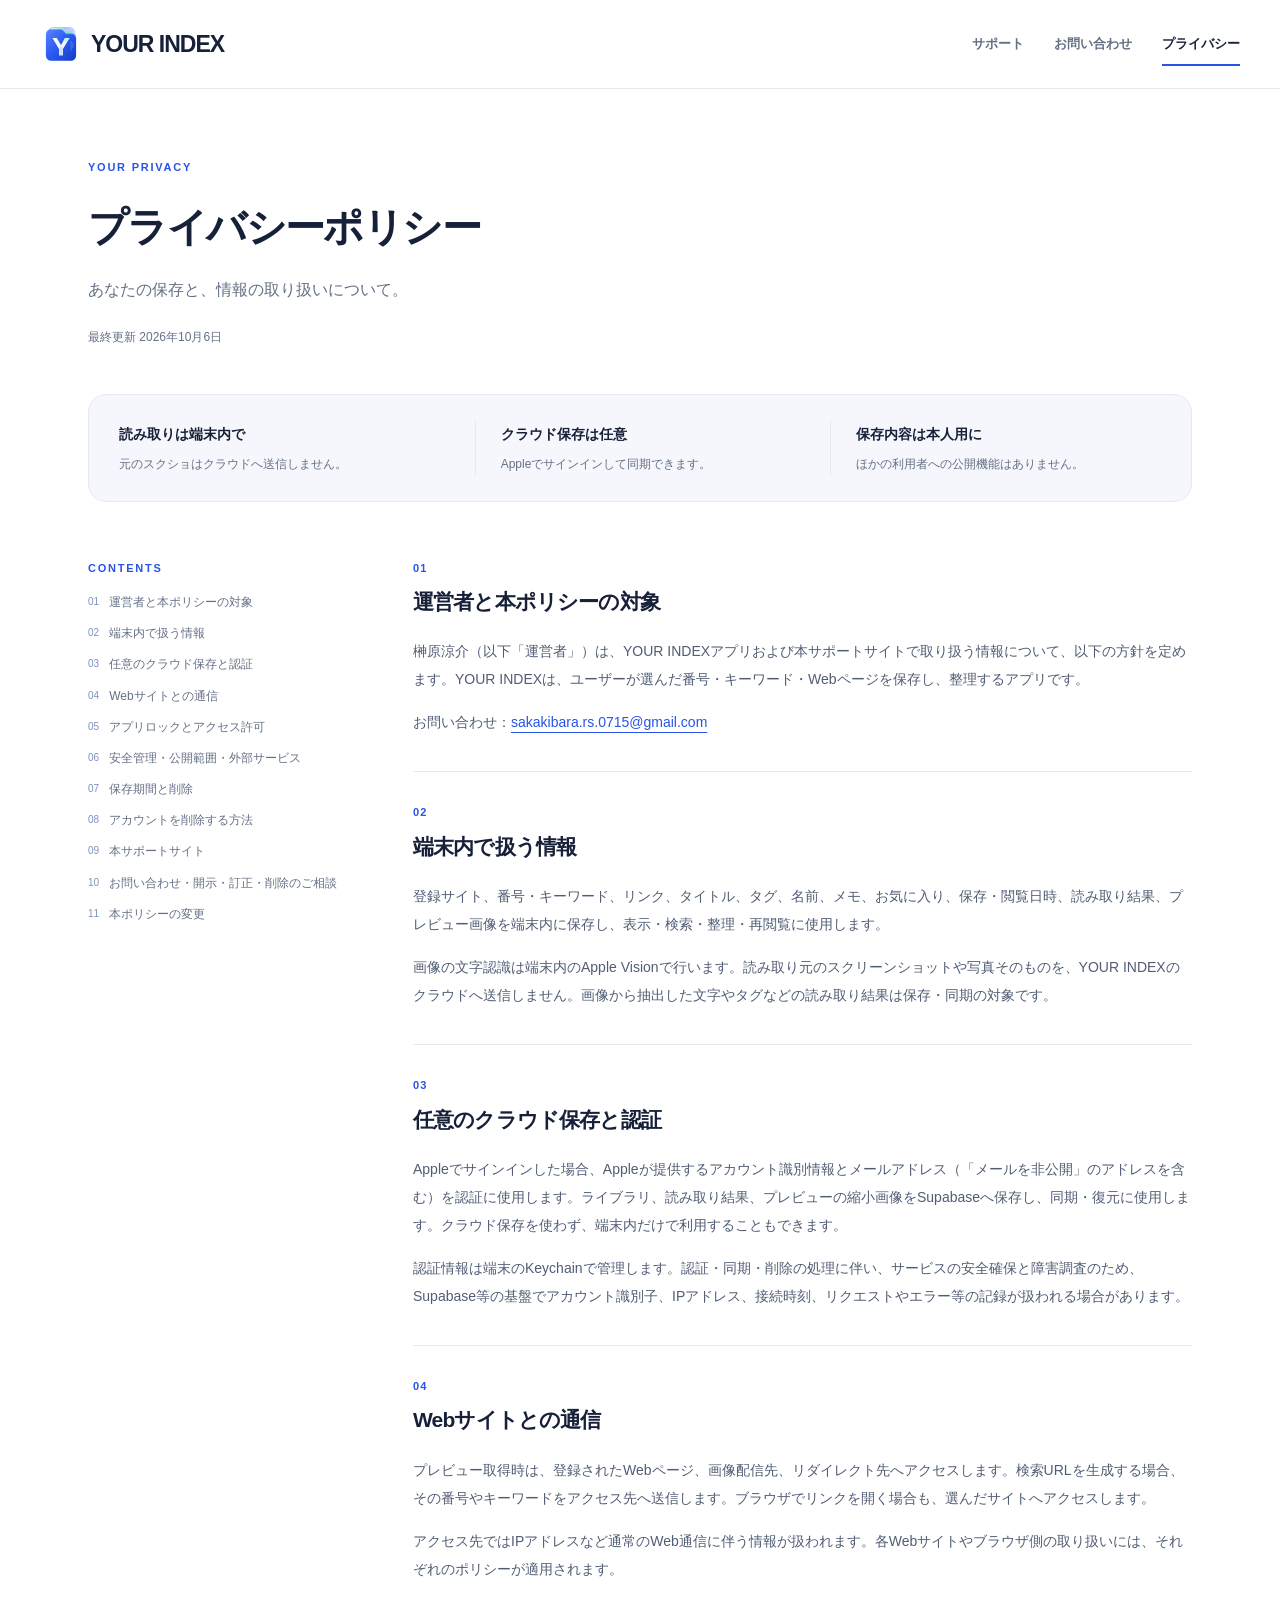
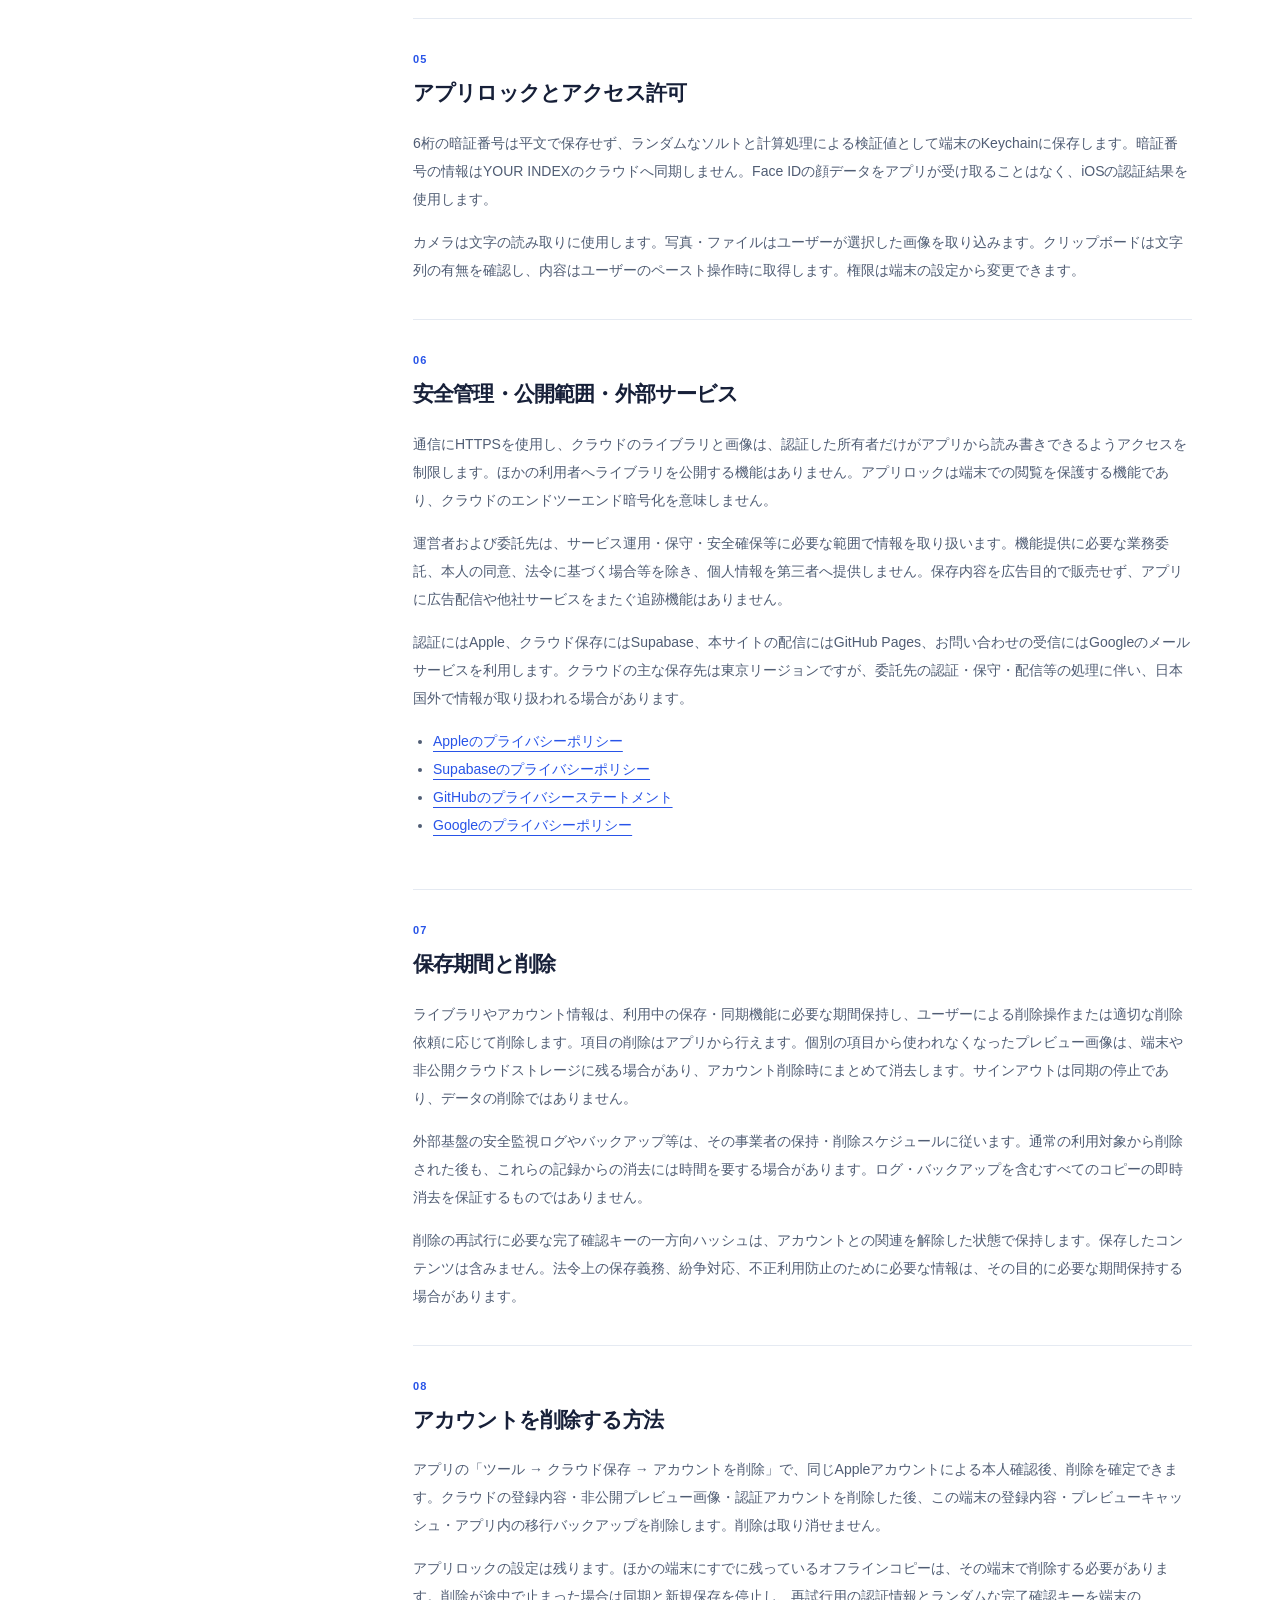
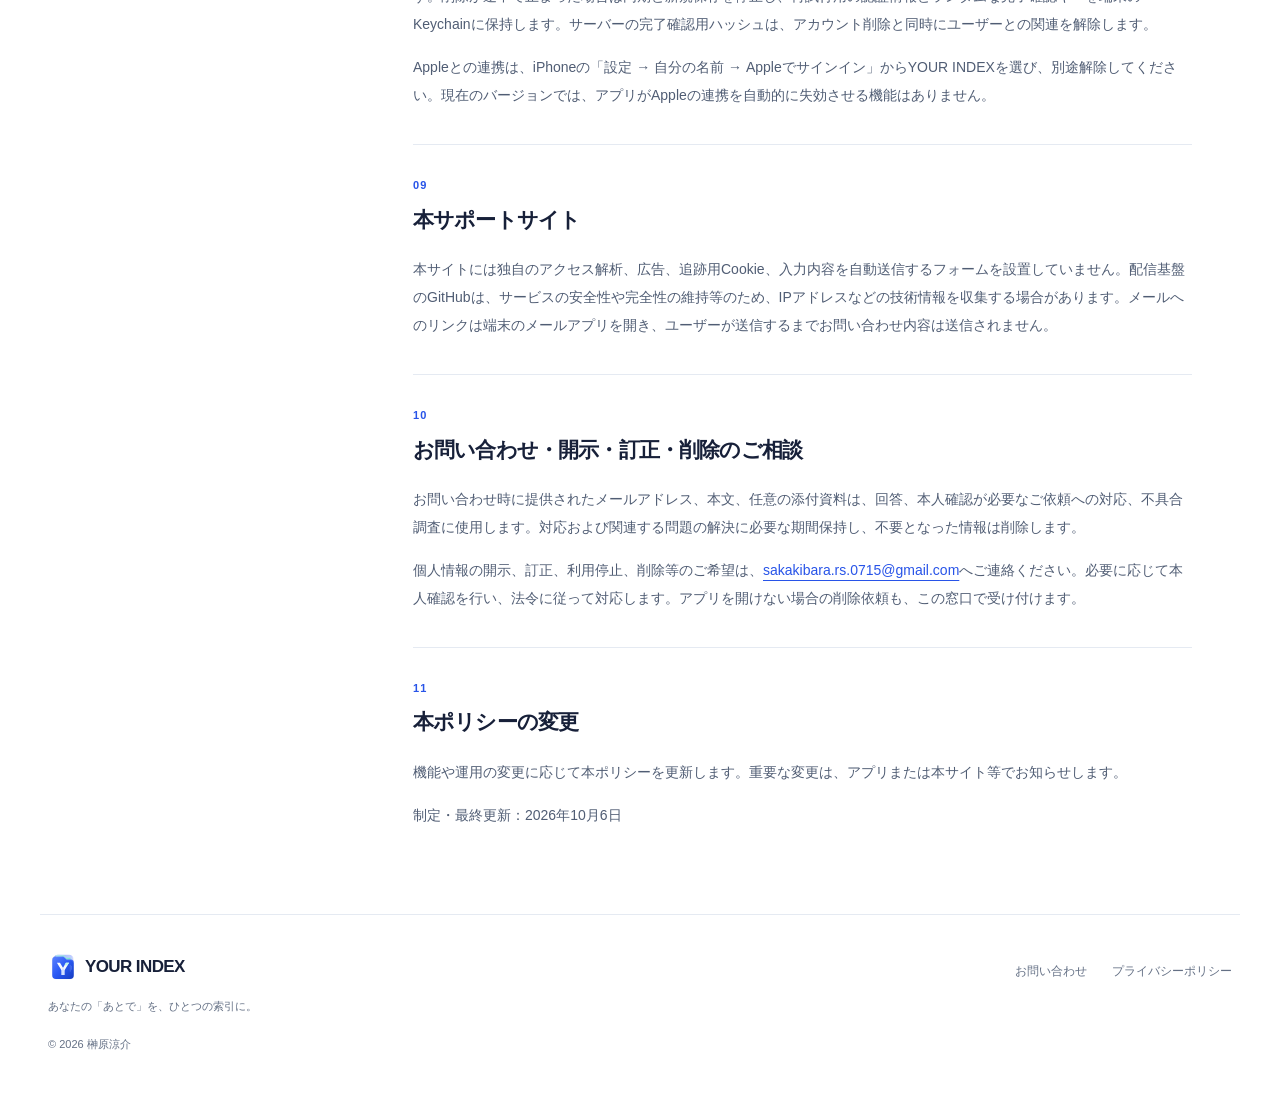
==== privacy.html @ 13874aeb "Publish YOUR INDEX support and privacy pages" ====
<!doctype html>
<html lang="ja"><head>
<meta charset="utf-8"><meta name="viewport" content="width=device-width, initial-scale=1">
<meta name="color-scheme" content="light"><meta name="referrer" content="no-referrer">
<title>プライバシーポリシー | YOUR INDEX</title><meta name="description" content="YOUR INDEXの情報の取り扱い、保存と削除、クラウド同期、外部サービス、安全管理について。">
<link rel="canonical" href="https://ryosukesakakibara718.github.io/your-index-support/privacy.html"><meta property="og:type" content="website"><meta property="og:locale" content="ja_JP">
<meta property="og:title" content="プライバシーポリシー | YOUR INDEX"><meta property="og:description" content="YOUR INDEXの情報の取り扱い、保存と削除、クラウド同期、外部サービス、安全管理について。"><meta property="og:url" content="https://ryosukesakakibara718.github.io/your-index-support/privacy.html">
<link rel="icon" href="assets/mark.svg" type="image/svg+xml"><link rel="stylesheet" href="assets/style.css">
</head><body>
<a class="skip" href="#main">本文へ移動</a>
<header class="header"><div class="header-inner"><a class="brand" href="index.html"><img src="assets/mark.svg" width="42" height="42" alt=""><span>YOUR INDEX</span></a><nav aria-label="メインナビゲーション"><a href="index.html">サポート</a><a href="support.html">お問い合わせ</a><a href="privacy.html" aria-current="page">プライバシー</a></nav></div></header>
<main id="main">
<section class="wrap page-heading policy-heading"><p class="eyebrow">YOUR PRIVACY</p><h1>プライバシーポリシー</h1><p class="lead">あなたの保存と、情報の取り扱いについて。</p><p class="date">最終更新 2026年10月6日</p></section>
<div class="wrap privacy-summary"><div><strong>読み取りは端末内で</strong><p>元のスクショはクラウドへ送信しません。</p></div><div><strong>クラウド保存は任意</strong><p>Appleでサインインして同期できます。</p></div><div><strong>保存内容は本人用に</strong><p>ほかの利用者への公開機能はありません。</p></div></div>
<div class="wrap policy-layout"><aside class="toc"><p class="eyebrow">CONTENTS</p><nav aria-label="ポリシーの目次"><a href="#operator"><span>01</span>運営者と本ポリシーの対象</a><a href="#local"><span>02</span>端末内で扱う情報</a><a href="#cloud"><span>03</span>任意のクラウド保存と認証</a><a href="#preview"><span>04</span>Webサイトとの通信</a><a href="#lock"><span>05</span>アプリロックとアクセス許可</a><a href="#security"><span>06</span>安全管理・公開範囲・外部サービス</a><a href="#retention"><span>07</span>保存期間と削除</a><a href="#deletion"><span>08</span>アカウントを削除する方法</a><a href="#website"><span>09</span>本サポートサイト</a><a href="#contact"><span>10</span>お問い合わせ・開示・訂正・削除のご相談</a><a href="#changes"><span>11</span>本ポリシーの変更</a></nav></aside><article class="policy"><section id="operator"><p class="section-number">01</p><h2>運営者と本ポリシーの対象</h2><p>榊原涼介（以下「運営者」）は、YOUR INDEXアプリおよび本サポートサイトで取り扱う情報について、以下の方針を定めます。YOUR INDEXは、ユーザーが選んだ番号・キーワード・Webページを保存し、整理するアプリです。</p><p>お問い合わせ：<a href="mailto:sakakibara.rs.0715@gmail.com?subject=YOUR%20INDEX%20/%20%E5%80%8B%E4%BA%BA%E6%83%85%E5%A0%B1%E3%81%AB%E3%81%A4%E3%81%84%E3%81%A6">sakakibara.rs.0715@gmail.com</a></p></section><section id="local"><p class="section-number">02</p><h2>端末内で扱う情報</h2><p>登録サイト、番号・キーワード、リンク、タイトル、タグ、名前、メモ、お気に入り、保存・閲覧日時、読み取り結果、プレビュー画像を端末内に保存し、表示・検索・整理・再閲覧に使用します。</p><p>画像の文字認識は端末内のApple Visionで行います。読み取り元のスクリーンショットや写真そのものを、YOUR INDEXのクラウドへ送信しません。画像から抽出した文字やタグなどの読み取り結果は保存・同期の対象です。</p></section><section id="cloud"><p class="section-number">03</p><h2>任意のクラウド保存と認証</h2><p>Appleでサインインした場合、Appleが提供するアカウント識別情報とメールアドレス（「メールを非公開」のアドレスを含む）を認証に使用します。ライブラリ、読み取り結果、プレビューの縮小画像をSupabaseへ保存し、同期・復元に使用します。クラウド保存を使わず、端末内だけで利用することもできます。</p><p>認証情報は端末のKeychainで管理します。認証・同期・削除の処理に伴い、サービスの安全確保と障害調査のため、Supabase等の基盤でアカウント識別子、IPアドレス、接続時刻、リクエストやエラー等の記録が扱われる場合があります。</p></section><section id="preview"><p class="section-number">04</p><h2>Webサイトとの通信</h2><p>プレビュー取得時は、登録されたWebページ、画像配信先、リダイレクト先へアクセスします。検索URLを生成する場合、その番号やキーワードをアクセス先へ送信します。ブラウザでリンクを開く場合も、選んだサイトへアクセスします。</p><p>アクセス先ではIPアドレスなど通常のWeb通信に伴う情報が扱われます。各Webサイトやブラウザ側の取り扱いには、それぞれのポリシーが適用されます。</p></section><section id="lock"><p class="section-number">05</p><h2>アプリロックとアクセス許可</h2><p>6桁の暗証番号は平文で保存せず、ランダムなソルトと計算処理による検証値として端末のKeychainに保存します。暗証番号の情報はYOUR INDEXのクラウドへ同期しません。Face IDの顔データをアプリが受け取ることはなく、iOSの認証結果を使用します。</p><p>カメラは文字の読み取りに使用します。写真・ファイルはユーザーが選択した画像を取り込みます。クリップボードは文字列の有無を確認し、内容はユーザーのペースト操作時に取得します。権限は端末の設定から変更できます。</p></section><section id="security"><p class="section-number">06</p><h2>安全管理・公開範囲・外部サービス</h2><p>通信にHTTPSを使用し、クラウドのライブラリと画像は、認証した所有者だけがアプリから読み書きできるようアクセスを制限します。ほかの利用者へライブラリを公開する機能はありません。アプリロックは端末での閲覧を保護する機能であり、クラウドのエンドツーエンド暗号化を意味しません。</p><p>運営者および委託先は、サービス運用・保守・安全確保等に必要な範囲で情報を取り扱います。機能提供に必要な業務委託、本人の同意、法令に基づく場合等を除き、個人情報を第三者へ提供しません。保存内容を広告目的で販売せず、アプリに広告配信や他社サービスをまたぐ追跡機能はありません。</p><p>認証にはApple、クラウド保存にはSupabase、本サイトの配信にはGitHub Pages、お問い合わせの受信にはGoogleのメールサービスを利用します。クラウドの主な保存先は東京リージョンですが、委託先の認証・保守・配信等の処理に伴い、日本国外で情報が取り扱われる場合があります。</p><ul><li><a href="https://www.apple.com/legal/privacy/jp/">Appleのプライバシーポリシー</a></li><li><a href="https://supabase.com/privacy">Supabaseのプライバシーポリシー</a></li><li><a href="https://docs.github.com/ja/site-policy/privacy-policies/github-general-privacy-statement">GitHubのプライバシーステートメント</a></li><li><a href="https://policies.google.com/privacy?hl=ja">Googleのプライバシーポリシー</a></li></ul></section><section id="retention"><p class="section-number">07</p><h2>保存期間と削除</h2><p>ライブラリやアカウント情報は、利用中の保存・同期機能に必要な期間保持し、ユーザーによる削除操作または適切な削除依頼に応じて削除します。項目の削除はアプリから行えます。個別の項目から使われなくなったプレビュー画像は、端末や非公開クラウドストレージに残る場合があり、アカウント削除時にまとめて消去します。サインアウトは同期の停止であり、データの削除ではありません。</p><p>外部基盤の安全監視ログやバックアップ等は、その事業者の保持・削除スケジュールに従います。通常の利用対象から削除された後も、これらの記録からの消去には時間を要する場合があります。ログ・バックアップを含むすべてのコピーの即時消去を保証するものではありません。</p><p>削除の再試行に必要な完了確認キーの一方向ハッシュは、アカウントとの関連を解除した状態で保持します。保存したコンテンツは含みません。法令上の保存義務、紛争対応、不正利用防止のために必要な情報は、その目的に必要な期間保持する場合があります。</p></section><section id="deletion"><p class="section-number">08</p><h2>アカウントを削除する方法</h2><p>アプリの「ツール → クラウド保存 → アカウントを削除」で、同じAppleアカウントによる本人確認後、削除を確定できます。クラウドの登録内容・非公開プレビュー画像・認証アカウントを削除した後、この端末の登録内容・プレビューキャッシュ・アプリ内の移行バックアップを削除します。削除は取り消せません。</p><p>アプリロックの設定は残ります。ほかの端末にすでに残っているオフラインコピーは、その端末で削除する必要があります。削除が途中で止まった場合は同期と新規保存を停止し、再試行用の認証情報とランダムな完了確認キーを端末のKeychainに保持します。サーバーの完了確認用ハッシュは、アカウント削除と同時にユーザーとの関連を解除します。</p><p>Appleとの連携は、iPhoneの「設定 → 自分の名前 → Appleでサインイン」からYOUR INDEXを選び、別途解除してください。現在のバージョンでは、アプリがAppleの連携を自動的に失効させる機能はありません。</p></section><section id="website"><p class="section-number">09</p><h2>本サポートサイト</h2><p>本サイトには独自のアクセス解析、広告、追跡用Cookie、入力内容を自動送信するフォームを設置していません。配信基盤のGitHubは、サービスの安全性や完全性の維持等のため、IPアドレスなどの技術情報を収集する場合があります。メールへのリンクは端末のメールアプリを開き、ユーザーが送信するまでお問い合わせ内容は送信されません。</p></section><section id="contact"><p class="section-number">10</p><h2>お問い合わせ・開示・訂正・削除のご相談</h2><p>お問い合わせ時に提供されたメールアドレス、本文、任意の添付資料は、回答、本人確認が必要なご依頼への対応、不具合調査に使用します。対応および関連する問題の解決に必要な期間保持し、不要となった情報は削除します。</p><p>個人情報の開示、訂正、利用停止、削除等のご希望は、<a href="mailto:sakakibara.rs.0715@gmail.com?subject=YOUR%20INDEX%20/%20%E5%80%8B%E4%BA%BA%E6%83%85%E5%A0%B1%E3%81%AE%E5%8F%96%E3%82%8A%E6%89%B1%E3%81%84%E3%81%AB%E3%81%A4%E3%81%84%E3%81%A6">sakakibara.rs.0715@gmail.com</a>へご連絡ください。必要に応じて本人確認を行い、法令に従って対応します。アプリを開けない場合の削除依頼も、この窓口で受け付けます。</p></section><section id="changes"><p class="section-number">11</p><h2>本ポリシーの変更</h2><p>機能や運用の変更に応じて本ポリシーを更新します。重要な変更は、アプリまたは本サイト等でお知らせします。</p><p>制定・最終更新：2026年10月6日</p></section></article></div>
</main>
<footer class="footer"><div><a class="brand small" href="index.html"><img src="assets/mark.svg" width="30" height="30" alt=""><span>YOUR INDEX</span></a><p>あなたの「あとで」を、ひとつの索引に。</p><small>© 2026 榊原涼介</small></div><div class="footer-links"><a href="support.html">お問い合わせ</a><a href="privacy.html">プライバシーポリシー</a></div></footer>
</body></html>
---- assets/style.css ----
:root{--ink:#172039;--muted:#647085;--blue:#2854e8;--line:#e5eaf2;--pale:#f5f7fc;--radius:24px}*{box-sizing:border-box}html{scroll-behavior:smooth;scroll-padding-top:104px}body{margin:0;color:var(--ink);background:#fff;font-family:-apple-system,BlinkMacSystemFont,"Helvetica Neue","Hiragino Kaku Gothic ProN","Yu Gothic",sans-serif;font-size:15px;line-height:1.85;-webkit-font-smoothing:antialiased}a{color:var(--blue);text-underline-offset:5px}a:hover{color:#1437ad}a:focus-visible,summary:focus-visible{outline:3px solid var(--blue);outline-offset:5px;border-radius:5px}img{display:block;max-width:100%;height:auto}h1,h2,h3,p{margin:0}h1,h2,h3{line-height:1.5;letter-spacing:-.04em}h1{font-size:clamp(34px,4.5vw,58px);font-weight:750}h2{font-size:25px}p+p{margin-top:15px}code{padding:2px 5px;border-radius:5px;background:var(--pale);font-size:.87em;overflow-wrap:anywhere}.wrap{width:min(1104px,calc(100% - 80px));margin-inline:auto}.skip{position:fixed;top:10px;left:10px;z-index:20;padding:8px 16px;background:#fff;transform:translateY(-160%)}.skip:focus{transform:translateY(0)}.header{border-bottom:1px solid var(--line);background:#fffffff2;position:sticky;top:0;z-index:10;backdrop-filter:blur(18px)}.header-inner{width:min(1200px,calc(100% - 64px));margin:auto;min-height:88px;display:flex;align-items:center;justify-content:space-between;gap:24px}.brand{display:inline-flex;align-items:center;gap:9px;color:var(--ink);text-decoration:none;font-size:23px;font-weight:800;letter-spacing:-1px;white-space:nowrap}.brand:hover{color:var(--ink)}.header nav{display:flex;gap:30px;font-size:13px;font-weight:600;align-items:center}.header nav a{color:var(--muted);text-decoration:none;padding:8px 0}.header nav a[aria-current=page]{color:var(--ink);box-shadow:0 2px var(--blue)}.eyebrow{font-size:11px;letter-spacing:.16em;font-weight:750;color:var(--blue);margin-bottom:20px}.overline{display:block;color:var(--muted);font-size:10px;font-weight:700;letter-spacing:.13em;line-height:1.4;margin-bottom:8px}.hero{display:grid;grid-template-columns:1.25fr 1fr;gap:24px;align-items:center;padding-block:86px 78px}.hero h1 span{color:var(--blue)}.hero .lead{margin-top:22px}.lead{font-size:16px;color:var(--muted);line-height:2}.actions{display:flex;align-items:center;gap:25px;margin-top:34px}.button{display:inline-flex;justify-content:center;align-items:center;gap:22px;min-height:50px;padding:11px 24px;border-radius:13px;font-weight:650;font-size:14px;text-decoration:none}.button.primary{background:var(--blue);color:#fff;box-shadow:0 5px 14px #2854e818}.button.primary:hover{background:#1c40c5}.text-link{font-size:13px;font-weight:600;text-decoration:none}.text-link span{margin-left:10px}.hero-art{position:relative}.hero-art img{width:100%}.quick-links{display:grid;grid-template-columns:1fr 1fr;gap:20px}.topic{display:flex;gap:22px;align-items:center;border:1px solid var(--line);padding:26px;border-radius:var(--radius);color:var(--ink);text-decoration:none;transition:background .2s}.topic:hover{background:var(--pale);color:var(--ink)}.topic h2{font-size:17px;letter-spacing:-.02em}.topic p{color:var(--muted);font-size:12px;margin-top:6px}.topic img{flex:none}.topic .arrow{margin-left:auto;font-size:23px;color:var(--blue)}.guide{padding-block:88px;display:grid;grid-template-columns:1fr 2fr;gap:60px}.section-intro h2{font-size:26px}.section-intro>p:last-child{color:var(--muted);font-size:12px;margin-top:24px}.faq{border-top:1px solid var(--line)}details{border-bottom:1px solid var(--line)}summary{list-style:none;cursor:pointer;display:flex;align-items:center;justify-content:space-between;gap:25px;padding:22px 0;font-size:15px;font-weight:650;line-height:1.6}summary::-webkit-details-marker{display:none}.plus{position:relative;flex:none;width:16px;height:16px;margin-right:4px}.plus:before,.plus:after{content:"";position:absolute;background:var(--blue);border-radius:1px}.plus:before{left:0;top:7px;width:16px;height:2px}.plus:after{top:0;left:7px;height:16px;width:2px}details[open] .plus:after{display:none}.answer{padding:0 28px 25px 0;font-size:14px;color:var(--muted)}.contact-strip{background:var(--pale);border:1px solid var(--line);border-radius:var(--radius);padding:36px 40px;display:flex;align-items:center;justify-content:space-between;gap:25px;margin-bottom:80px}.contact-strip .eyebrow{margin-bottom:9px}.contact-strip p:last-child{font-size:13px;color:var(--muted);margin-top:8px}.contact-strip .button{flex:none}.footer{border-top:1px solid var(--line);max-width:1200px;width:calc(100% - 64px);margin:auto;padding:36px 8px 42px;display:flex;justify-content:space-between;gap:32px}.brand.small{font-size:17px;letter-spacing:-.6px;gap:7px}.footer p{font-size:11px;color:var(--muted);margin:6px 0 12px}.footer small{font-size:11px;color:var(--muted)}.footer-links{display:flex;gap:25px;align-items:flex-start;padding-top:9px}.footer-links a{font-size:12px;text-decoration:none;color:var(--muted)}.page-heading{padding-top:68px;padding-bottom:45px}.page-heading h1{font-size:40px}.page-heading .lead{margin-top:17px}.contact-layout{display:grid;grid-template-columns:1.12fr 1fr;gap:65px;margin-bottom:54px}.contact-card{background:var(--pale);border:1px solid var(--line);border-radius:var(--radius);padding:36px}.contact-card h2{font-size:21px}.contact-card .overline{margin-bottom:18px;color:var(--blue)}.email{font-size:clamp(16px,1.6vw,21px);font-weight:650;display:block;margin-top:20px;overflow-wrap:anywhere}.contact-card>p{font-size:13px;color:var(--muted)}.contact-card .button{margin-top:27px}.contact-card .fine{font-size:12px;line-height:1.9;margin-top:20px}.contact-notes{padding-top:10px;font-size:14px;color:var(--muted)}.contact-notes h2{font-size:18px;color:var(--ink)}.contact-notes ul{padding-left:20px;margin-block:18px}.contact-notes li{margin:8px 0}.note{border-left:3px solid #ccd8ff;padding:5px 0 5px 20px;margin-top:26px}.note strong{font-size:14px;color:var(--ink)}.note p{font-size:13px;margin-top:6px}.help-options{display:grid;grid-template-columns:1fr 1fr;gap:20px}.help-options>a{border-top:1px solid var(--line);border-bottom:1px solid var(--line);padding:24px 0;text-decoration:none}.help-options>a>span{display:block;font-size:12px;color:var(--muted)}.help-options strong{font-size:16px;display:block;margin-top:6px}.help-options strong span{float:right;margin-right:15px}.contact-policy{padding-block:50px 74px;max-width:800px;margin-left:max(40px,calc((100% - 1104px)/2))}.contact-policy h2{font-size:18px}.contact-policy p{color:var(--muted);font-size:13px;margin-top:12px}.date{font-size:12px;color:var(--muted);margin-top:20px}.privacy-summary{display:grid;grid-template-columns:1fr 1fr 1fr;background:var(--pale);border:1px solid var(--line);padding:25px 30px;border-radius:18px;gap:25px}.privacy-summary>div+div{border-left:1px solid var(--line);padding-left:25px}.privacy-summary strong{font-size:14px}.privacy-summary p{color:var(--muted);font-size:12px;margin-top:6px}.policy-layout{display:grid;grid-template-columns:255px 1fr;gap:70px;padding-block:56px 85px;align-items:start}.toc{position:sticky;top:119px}.toc .eyebrow{margin-bottom:15px}.toc nav{display:flex;flex-direction:column;gap:12px}.toc nav a{font-size:12px;color:var(--muted);display:flex;gap:10px;text-decoration:none;line-height:1.6}.toc nav a span{color:#7e91bd;font-size:10px;padding-top:1px;flex:none}.toc nav a:hover{color:var(--blue)}.policy section{padding-bottom:35px;margin-bottom:30px;border-bottom:1px solid var(--line)}.policy section:last-child{margin-bottom:0;border-bottom:0;padding-bottom:0}.section-number{font-size:11px;font-weight:650;letter-spacing:.1em;color:var(--blue);margin-bottom:8px}.policy h2{font-size:21px;margin-bottom:20px}.policy p:not(.section-number),.policy li{font-size:14px;color:#505d74;line-height:2}.policy a{overflow-wrap:anywhere}.policy ul{padding-left:20px}
@media(min-width:1450px){.hero{padding-block:100px}.hero h1{font-size:60px}}
@media(max-width:800px){.wrap{width:calc(100% - 48px)}.header-inner{width:calc(100% - 40px);min-height:76px}.header nav{gap:17px;font-size:12px}.brand{font-size:20px;gap:6px}.brand img{width:35px}.hero{padding-block:52px 45px}.hero h1{font-size:36px}.hero .lead{font-size:14px}.actions{gap:17px}.button{padding:11px 19px;font-size:13px}.topic{padding:20px;gap:15px}.topic img{width:40px}.topic h2{font-size:15px}.guide{gap:30px;padding-block:60px;grid-template-columns:1fr 1.7fr}.section-intro h2{font-size:23px}.contact-layout{gap:32px}.contact-card{padding:25px}.email{font-size:16px}.contact-policy{margin-left:24px}.policy-layout{gap:32px;grid-template-columns:200px 1fr}.privacy-summary{padding:23px;gap:15px}.privacy-summary>div+div{padding-left:15px}}
@media(max-width:620px){html{scroll-padding-top:132px}.wrap{width:calc(100% - 40px)}.header-inner{width:calc(100% - 40px);flex-direction:column;align-items:flex-start;gap:6px;padding-block:12px 11px;min-height:100px}.brand{font-size:20px}.header nav{width:100%;justify-content:space-between;font-size:11px;gap:20px}.header nav a{padding:4px 0}.hero{grid-template-columns:1fr;padding-block:40px 24px;gap:0}.eyebrow{font-size:10px;margin-bottom:17px}.hero h1{font-size:clamp(32px,9vw,42px);line-height:1.5}.hero .lead{font-size:14px;margin-top:17px}.actions{margin-top:26px;gap:22px}.hero-art{max-width:340px;width:90%;margin:18px auto 0}.quick-links{grid-template-columns:1fr;gap:12px}.topic{padding:20px;border-radius:18px;gap:17px}.topic h2{font-size:16px}.topic img{width:44px}.guide{display:block;padding-block:52px}.section-intro{margin-bottom:27px}.section-intro h2 br{display:none}.section-intro h2{font-size:23px}.section-intro>p:last-child{margin-top:10px}.section-intro>p:last-child br{display:none}.section-intro .eyebrow{margin-bottom:10px}summary{font-size:14px;padding:20px 0}.answer{font-size:13px;padding-right:10px}.contact-strip{padding:27px;display:block;margin-bottom:45px;border-radius:20px}.contact-strip h2{font-size:23px}.contact-strip .button{margin-top:23px}.footer{width:calc(100% - 40px);padding:28px 0 30px;flex-direction:column;gap:18px}.footer-links{padding:0;gap:24px}.page-heading{padding-top:38px;padding-bottom:32px}.page-heading h1{font-size:31px}.policy-heading h1{font-size:clamp(24px,6.6vw,31px)}.page-heading .lead{font-size:14px;margin-top:14px}.contact-layout{display:block;margin-bottom:34px}.contact-card{padding:27px 22px;border-radius:20px}.contact-card h2{font-size:20px}.email{font-size:17px}.contact-notes{padding-top:35px}.help-options{grid-template-columns:1fr;gap:0}.help-options>a+ a{border-top:0}.help-options strong{font-size:15px}.contact-policy{padding-block:36px 45px;margin-inline:auto}.privacy-summary{display:block;padding:23px;border-radius:18px}.privacy-summary>div+div{border-left:0;border-top:1px solid var(--line);margin-top:17px;padding:17px 0 0}.policy-layout{display:flex;flex-direction:column;gap:37px;padding-block:34px 48px}.toc{position:static;width:100%;padding-bottom:27px;border-bottom:1px solid var(--line)}.toc nav{display:grid;grid-template-columns:1fr;gap:10px}.toc nav a{font-size:12px}.policy h2{font-size:21px}.policy p:not(.section-number),.policy li{font-size:14px}.date{margin-top:17px}.policy section{padding-bottom:28px;margin-bottom:26px}}
@media(prefers-reduced-motion:reduce){html{scroll-behavior:auto}*{transition:none!important}}@media print{.header,.footer,.toc,.actions,.skip{display:none}.wrap{width:100%}.policy-layout{display:block;padding:0}.policy section{break-inside:avoid}body{color:#000}.page-heading{padding-top:0}}
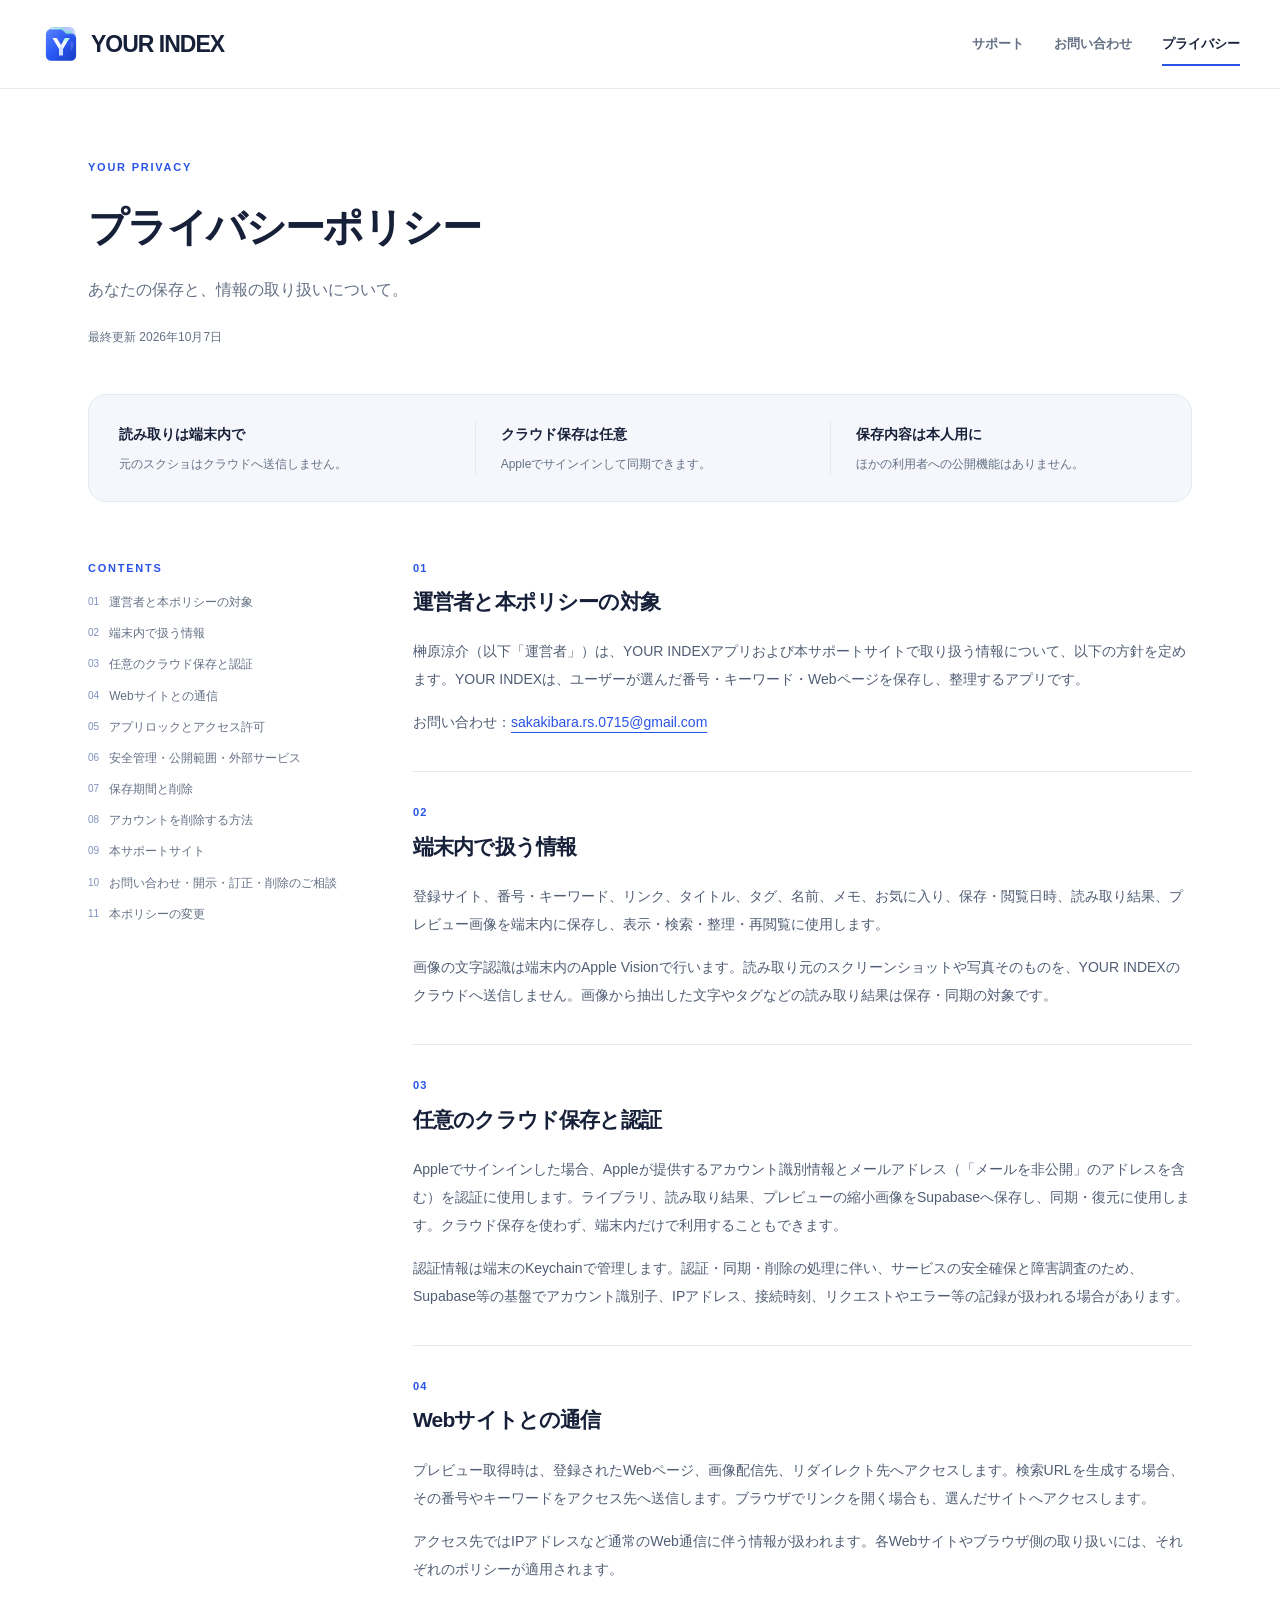
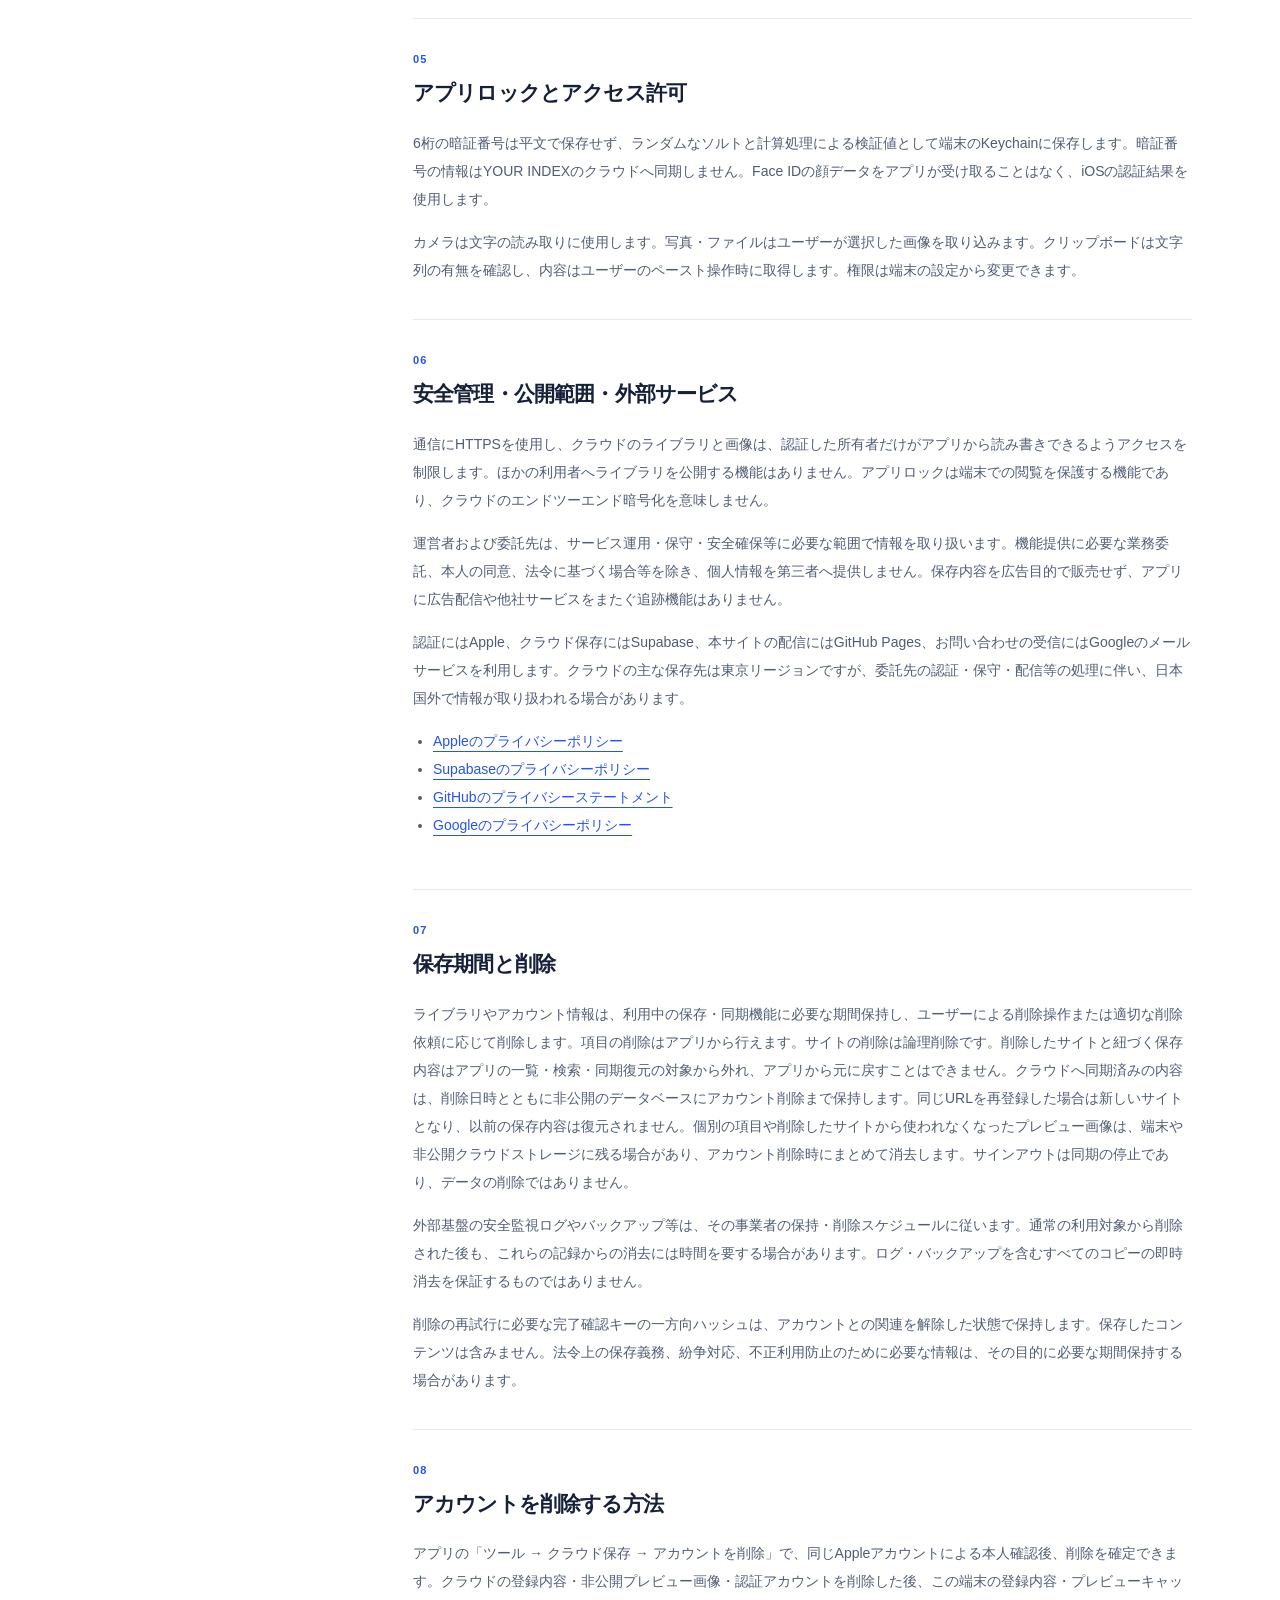
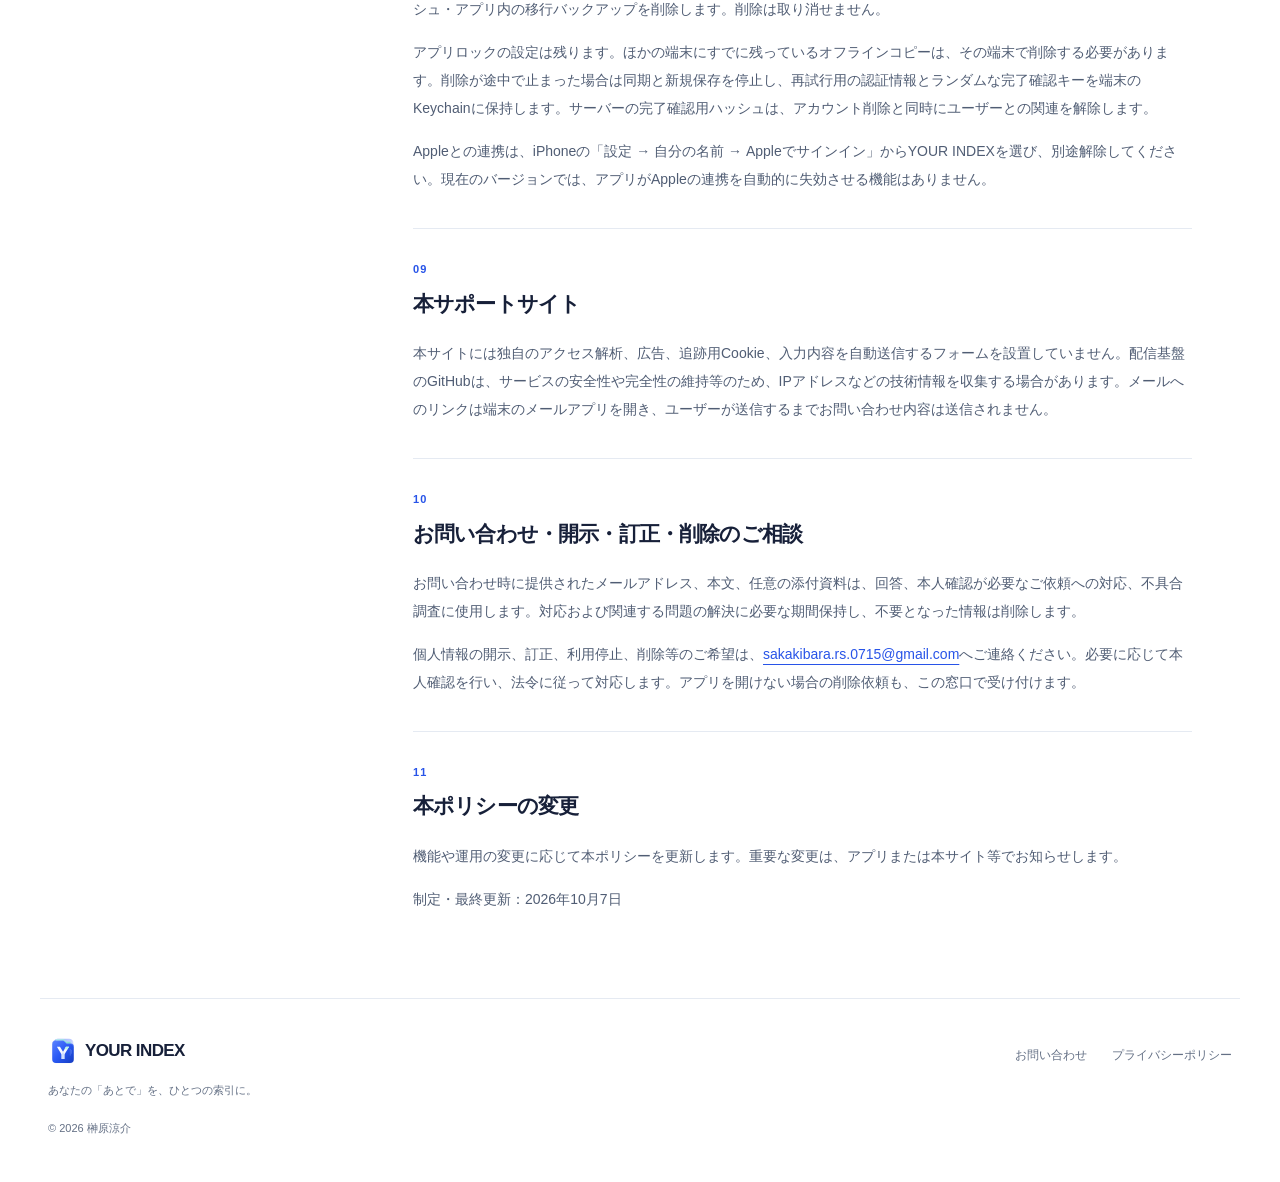
==== commit af4244bb: "Clarify site soft deletion and retention" ====
--- a/privacy.html
+++ b/privacy.html
@@ -10,9 +10,9 @@
 <a class="skip" href="#main">本文へ移動</a>
 <header class="header"><div class="header-inner"><a class="brand" href="index.html"><img src="assets/mark.svg" width="42" height="42" alt=""><span>YOUR INDEX</span></a><nav aria-label="メインナビゲーション"><a href="index.html">サポート</a><a href="support.html">お問い合わせ</a><a href="privacy.html" aria-current="page">プライバシー</a></nav></div></header>
 <main id="main">
-<section class="wrap page-heading policy-heading"><p class="eyebrow">YOUR PRIVACY</p><h1>プライバシーポリシー</h1><p class="lead">あなたの保存と、情報の取り扱いについて。</p><p class="date">最終更新 2026年10月6日</p></section>
+<section class="wrap page-heading policy-heading"><p class="eyebrow">YOUR PRIVACY</p><h1>プライバシーポリシー</h1><p class="lead">あなたの保存と、情報の取り扱いについて。</p><p class="date">最終更新 2026年10月7日</p></section>
 <div class="wrap privacy-summary"><div><strong>読み取りは端末内で</strong><p>元のスクショはクラウドへ送信しません。</p></div><div><strong>クラウド保存は任意</strong><p>Appleでサインインして同期できます。</p></div><div><strong>保存内容は本人用に</strong><p>ほかの利用者への公開機能はありません。</p></div></div>
-<div class="wrap policy-layout"><aside class="toc"><p class="eyebrow">CONTENTS</p><nav aria-label="ポリシーの目次"><a href="#operator"><span>01</span>運営者と本ポリシーの対象</a><a href="#local"><span>02</span>端末内で扱う情報</a><a href="#cloud"><span>03</span>任意のクラウド保存と認証</a><a href="#preview"><span>04</span>Webサイトとの通信</a><a href="#lock"><span>05</span>アプリロックとアクセス許可</a><a href="#security"><span>06</span>安全管理・公開範囲・外部サービス</a><a href="#retention"><span>07</span>保存期間と削除</a><a href="#deletion"><span>08</span>アカウントを削除する方法</a><a href="#website"><span>09</span>本サポートサイト</a><a href="#contact"><span>10</span>お問い合わせ・開示・訂正・削除のご相談</a><a href="#changes"><span>11</span>本ポリシーの変更</a></nav></aside><article class="policy"><section id="operator"><p class="section-number">01</p><h2>運営者と本ポリシーの対象</h2><p>榊原涼介（以下「運営者」）は、YOUR INDEXアプリおよび本サポートサイトで取り扱う情報について、以下の方針を定めます。YOUR INDEXは、ユーザーが選んだ番号・キーワード・Webページを保存し、整理するアプリです。</p><p>お問い合わせ：<a href="mailto:sakakibara.rs.0715@gmail.com?subject=YOUR%20INDEX%20/%20%E5%80%8B%E4%BA%BA%E6%83%85%E5%A0%B1%E3%81%AB%E3%81%A4%E3%81%84%E3%81%A6">sakakibara.rs.0715@gmail.com</a></p></section><section id="local"><p class="section-number">02</p><h2>端末内で扱う情報</h2><p>登録サイト、番号・キーワード、リンク、タイトル、タグ、名前、メモ、お気に入り、保存・閲覧日時、読み取り結果、プレビュー画像を端末内に保存し、表示・検索・整理・再閲覧に使用します。</p><p>画像の文字認識は端末内のApple Visionで行います。読み取り元のスクリーンショットや写真そのものを、YOUR INDEXのクラウドへ送信しません。画像から抽出した文字やタグなどの読み取り結果は保存・同期の対象です。</p></section><section id="cloud"><p class="section-number">03</p><h2>任意のクラウド保存と認証</h2><p>Appleでサインインした場合、Appleが提供するアカウント識別情報とメールアドレス（「メールを非公開」のアドレスを含む）を認証に使用します。ライブラリ、読み取り結果、プレビューの縮小画像をSupabaseへ保存し、同期・復元に使用します。クラウド保存を使わず、端末内だけで利用することもできます。</p><p>認証情報は端末のKeychainで管理します。認証・同期・削除の処理に伴い、サービスの安全確保と障害調査のため、Supabase等の基盤でアカウント識別子、IPアドレス、接続時刻、リクエストやエラー等の記録が扱われる場合があります。</p></section><section id="preview"><p class="section-number">04</p><h2>Webサイトとの通信</h2><p>プレビュー取得時は、登録されたWebページ、画像配信先、リダイレクト先へアクセスします。検索URLを生成する場合、その番号やキーワードをアクセス先へ送信します。ブラウザでリンクを開く場合も、選んだサイトへアクセスします。</p><p>アクセス先ではIPアドレスなど通常のWeb通信に伴う情報が扱われます。各Webサイトやブラウザ側の取り扱いには、それぞれのポリシーが適用されます。</p></section><section id="lock"><p class="section-number">05</p><h2>アプリロックとアクセス許可</h2><p>6桁の暗証番号は平文で保存せず、ランダムなソルトと計算処理による検証値として端末のKeychainに保存します。暗証番号の情報はYOUR INDEXのクラウドへ同期しません。Face IDの顔データをアプリが受け取ることはなく、iOSの認証結果を使用します。</p><p>カメラは文字の読み取りに使用します。写真・ファイルはユーザーが選択した画像を取り込みます。クリップボードは文字列の有無を確認し、内容はユーザーのペースト操作時に取得します。権限は端末の設定から変更できます。</p></section><section id="security"><p class="section-number">06</p><h2>安全管理・公開範囲・外部サービス</h2><p>通信にHTTPSを使用し、クラウドのライブラリと画像は、認証した所有者だけがアプリから読み書きできるようアクセスを制限します。ほかの利用者へライブラリを公開する機能はありません。アプリロックは端末での閲覧を保護する機能であり、クラウドのエンドツーエンド暗号化を意味しません。</p><p>運営者および委託先は、サービス運用・保守・安全確保等に必要な範囲で情報を取り扱います。機能提供に必要な業務委託、本人の同意、法令に基づく場合等を除き、個人情報を第三者へ提供しません。保存内容を広告目的で販売せず、アプリに広告配信や他社サービスをまたぐ追跡機能はありません。</p><p>認証にはApple、クラウド保存にはSupabase、本サイトの配信にはGitHub Pages、お問い合わせの受信にはGoogleのメールサービスを利用します。クラウドの主な保存先は東京リージョンですが、委託先の認証・保守・配信等の処理に伴い、日本国外で情報が取り扱われる場合があります。</p><ul><li><a href="https://www.apple.com/legal/privacy/jp/">Appleのプライバシーポリシー</a></li><li><a href="https://supabase.com/privacy">Supabaseのプライバシーポリシー</a></li><li><a href="https://docs.github.com/ja/site-policy/privacy-policies/github-general-privacy-statement">GitHubのプライバシーステートメント</a></li><li><a href="https://policies.google.com/privacy?hl=ja">Googleのプライバシーポリシー</a></li></ul></section><section id="retention"><p class="section-number">07</p><h2>保存期間と削除</h2><p>ライブラリやアカウント情報は、利用中の保存・同期機能に必要な期間保持し、ユーザーによる削除操作または適切な削除依頼に応じて削除します。項目の削除はアプリから行えます。個別の項目から使われなくなったプレビュー画像は、端末や非公開クラウドストレージに残る場合があり、アカウント削除時にまとめて消去します。サインアウトは同期の停止であり、データの削除ではありません。</p><p>外部基盤の安全監視ログやバックアップ等は、その事業者の保持・削除スケジュールに従います。通常の利用対象から削除された後も、これらの記録からの消去には時間を要する場合があります。ログ・バックアップを含むすべてのコピーの即時消去を保証するものではありません。</p><p>削除の再試行に必要な完了確認キーの一方向ハッシュは、アカウントとの関連を解除した状態で保持します。保存したコンテンツは含みません。法令上の保存義務、紛争対応、不正利用防止のために必要な情報は、その目的に必要な期間保持する場合があります。</p></section><section id="deletion"><p class="section-number">08</p><h2>アカウントを削除する方法</h2><p>アプリの「ツール → クラウド保存 → アカウントを削除」で、同じAppleアカウントによる本人確認後、削除を確定できます。クラウドの登録内容・非公開プレビュー画像・認証アカウントを削除した後、この端末の登録内容・プレビューキャッシュ・アプリ内の移行バックアップを削除します。削除は取り消せません。</p><p>アプリロックの設定は残ります。ほかの端末にすでに残っているオフラインコピーは、その端末で削除する必要があります。削除が途中で止まった場合は同期と新規保存を停止し、再試行用の認証情報とランダムな完了確認キーを端末のKeychainに保持します。サーバーの完了確認用ハッシュは、アカウント削除と同時にユーザーとの関連を解除します。</p><p>Appleとの連携は、iPhoneの「設定 → 自分の名前 → Appleでサインイン」からYOUR INDEXを選び、別途解除してください。現在のバージョンでは、アプリがAppleの連携を自動的に失効させる機能はありません。</p></section><section id="website"><p class="section-number">09</p><h2>本サポートサイト</h2><p>本サイトには独自のアクセス解析、広告、追跡用Cookie、入力内容を自動送信するフォームを設置していません。配信基盤のGitHubは、サービスの安全性や完全性の維持等のため、IPアドレスなどの技術情報を収集する場合があります。メールへのリンクは端末のメールアプリを開き、ユーザーが送信するまでお問い合わせ内容は送信されません。</p></section><section id="contact"><p class="section-number">10</p><h2>お問い合わせ・開示・訂正・削除のご相談</h2><p>お問い合わせ時に提供されたメールアドレス、本文、任意の添付資料は、回答、本人確認が必要なご依頼への対応、不具合調査に使用します。対応および関連する問題の解決に必要な期間保持し、不要となった情報は削除します。</p><p>個人情報の開示、訂正、利用停止、削除等のご希望は、<a href="mailto:sakakibara.rs.0715@gmail.com?subject=YOUR%20INDEX%20/%20%E5%80%8B%E4%BA%BA%E6%83%85%E5%A0%B1%E3%81%AE%E5%8F%96%E3%82%8A%E6%89%B1%E3%81%84%E3%81%AB%E3%81%A4%E3%81%84%E3%81%A6">sakakibara.rs.0715@gmail.com</a>へご連絡ください。必要に応じて本人確認を行い、法令に従って対応します。アプリを開けない場合の削除依頼も、この窓口で受け付けます。</p></section><section id="changes"><p class="section-number">11</p><h2>本ポリシーの変更</h2><p>機能や運用の変更に応じて本ポリシーを更新します。重要な変更は、アプリまたは本サイト等でお知らせします。</p><p>制定・最終更新：2026年10月6日</p></section></article></div>
+<div class="wrap policy-layout"><aside class="toc"><p class="eyebrow">CONTENTS</p><nav aria-label="ポリシーの目次"><a href="#operator"><span>01</span>運営者と本ポリシーの対象</a><a href="#local"><span>02</span>端末内で扱う情報</a><a href="#cloud"><span>03</span>任意のクラウド保存と認証</a><a href="#preview"><span>04</span>Webサイトとの通信</a><a href="#lock"><span>05</span>アプリロックとアクセス許可</a><a href="#security"><span>06</span>安全管理・公開範囲・外部サービス</a><a href="#retention"><span>07</span>保存期間と削除</a><a href="#deletion"><span>08</span>アカウントを削除する方法</a><a href="#website"><span>09</span>本サポートサイト</a><a href="#contact"><span>10</span>お問い合わせ・開示・訂正・削除のご相談</a><a href="#changes"><span>11</span>本ポリシーの変更</a></nav></aside><article class="policy"><section id="operator"><p class="section-number">01</p><h2>運営者と本ポリシーの対象</h2><p>榊原涼介（以下「運営者」）は、YOUR INDEXアプリおよび本サポートサイトで取り扱う情報について、以下の方針を定めます。YOUR INDEXは、ユーザーが選んだ番号・キーワード・Webページを保存し、整理するアプリです。</p><p>お問い合わせ：<a href="mailto:sakakibara.rs.0715@gmail.com?subject=YOUR%20INDEX%20/%20%E5%80%8B%E4%BA%BA%E6%83%85%E5%A0%B1%E3%81%AB%E3%81%A4%E3%81%84%E3%81%A6">sakakibara.rs.0715@gmail.com</a></p></section><section id="local"><p class="section-number">02</p><h2>端末内で扱う情報</h2><p>登録サイト、番号・キーワード、リンク、タイトル、タグ、名前、メモ、お気に入り、保存・閲覧日時、読み取り結果、プレビュー画像を端末内に保存し、表示・検索・整理・再閲覧に使用します。</p><p>画像の文字認識は端末内のApple Visionで行います。読み取り元のスクリーンショットや写真そのものを、YOUR INDEXのクラウドへ送信しません。画像から抽出した文字やタグなどの読み取り結果は保存・同期の対象です。</p></section><section id="cloud"><p class="section-number">03</p><h2>任意のクラウド保存と認証</h2><p>Appleでサインインした場合、Appleが提供するアカウント識別情報とメールアドレス（「メールを非公開」のアドレスを含む）を認証に使用します。ライブラリ、読み取り結果、プレビューの縮小画像をSupabaseへ保存し、同期・復元に使用します。クラウド保存を使わず、端末内だけで利用することもできます。</p><p>認証情報は端末のKeychainで管理します。認証・同期・削除の処理に伴い、サービスの安全確保と障害調査のため、Supabase等の基盤でアカウント識別子、IPアドレス、接続時刻、リクエストやエラー等の記録が扱われる場合があります。</p></section><section id="preview"><p class="section-number">04</p><h2>Webサイトとの通信</h2><p>プレビュー取得時は、登録されたWebページ、画像配信先、リダイレクト先へアクセスします。検索URLを生成する場合、その番号やキーワードをアクセス先へ送信します。ブラウザでリンクを開く場合も、選んだサイトへアクセスします。</p><p>アクセス先ではIPアドレスなど通常のWeb通信に伴う情報が扱われます。各Webサイトやブラウザ側の取り扱いには、それぞれのポリシーが適用されます。</p></section><section id="lock"><p class="section-number">05</p><h2>アプリロックとアクセス許可</h2><p>6桁の暗証番号は平文で保存せず、ランダムなソルトと計算処理による検証値として端末のKeychainに保存します。暗証番号の情報はYOUR INDEXのクラウドへ同期しません。Face IDの顔データをアプリが受け取ることはなく、iOSの認証結果を使用します。</p><p>カメラは文字の読み取りに使用します。写真・ファイルはユーザーが選択した画像を取り込みます。クリップボードは文字列の有無を確認し、内容はユーザーのペースト操作時に取得します。権限は端末の設定から変更できます。</p></section><section id="security"><p class="section-number">06</p><h2>安全管理・公開範囲・外部サービス</h2><p>通信にHTTPSを使用し、クラウドのライブラリと画像は、認証した所有者だけがアプリから読み書きできるようアクセスを制限します。ほかの利用者へライブラリを公開する機能はありません。アプリロックは端末での閲覧を保護する機能であり、クラウドのエンドツーエンド暗号化を意味しません。</p><p>運営者および委託先は、サービス運用・保守・安全確保等に必要な範囲で情報を取り扱います。機能提供に必要な業務委託、本人の同意、法令に基づく場合等を除き、個人情報を第三者へ提供しません。保存内容を広告目的で販売せず、アプリに広告配信や他社サービスをまたぐ追跡機能はありません。</p><p>認証にはApple、クラウド保存にはSupabase、本サイトの配信にはGitHub Pages、お問い合わせの受信にはGoogleのメールサービスを利用します。クラウドの主な保存先は東京リージョンですが、委託先の認証・保守・配信等の処理に伴い、日本国外で情報が取り扱われる場合があります。</p><ul><li><a href="https://www.apple.com/legal/privacy/jp/">Appleのプライバシーポリシー</a></li><li><a href="https://supabase.com/privacy">Supabaseのプライバシーポリシー</a></li><li><a href="https://docs.github.com/ja/site-policy/privacy-policies/github-general-privacy-statement">GitHubのプライバシーステートメント</a></li><li><a href="https://policies.google.com/privacy?hl=ja">Googleのプライバシーポリシー</a></li></ul></section><section id="retention"><p class="section-number">07</p><h2>保存期間と削除</h2><p>ライブラリやアカウント情報は、利用中の保存・同期機能に必要な期間保持し、ユーザーによる削除操作または適切な削除依頼に応じて削除します。項目の削除はアプリから行えます。サイトの削除は論理削除です。削除したサイトと紐づく保存内容はアプリの一覧・検索・同期復元の対象から外れ、アプリから元に戻すことはできません。クラウドへ同期済みの内容は、削除日時とともに非公開のデータベースにアカウント削除まで保持します。同じURLを再登録した場合は新しいサイトとなり、以前の保存内容は復元されません。個別の項目や削除したサイトから使われなくなったプレビュー画像は、端末や非公開クラウドストレージに残る場合があり、アカウント削除時にまとめて消去します。サインアウトは同期の停止であり、データの削除ではありません。</p><p>外部基盤の安全監視ログやバックアップ等は、その事業者の保持・削除スケジュールに従います。通常の利用対象から削除された後も、これらの記録からの消去には時間を要する場合があります。ログ・バックアップを含むすべてのコピーの即時消去を保証するものではありません。</p><p>削除の再試行に必要な完了確認キーの一方向ハッシュは、アカウントとの関連を解除した状態で保持します。保存したコンテンツは含みません。法令上の保存義務、紛争対応、不正利用防止のために必要な情報は、その目的に必要な期間保持する場合があります。</p></section><section id="deletion"><p class="section-number">08</p><h2>アカウントを削除する方法</h2><p>アプリの「ツール → クラウド保存 → アカウントを削除」で、同じAppleアカウントによる本人確認後、削除を確定できます。クラウドの登録内容・非公開プレビュー画像・認証アカウントを削除した後、この端末の登録内容・プレビューキャッシュ・アプリ内の移行バックアップを削除します。削除は取り消せません。</p><p>アプリロックの設定は残ります。ほかの端末にすでに残っているオフラインコピーは、その端末で削除する必要があります。削除が途中で止まった場合は同期と新規保存を停止し、再試行用の認証情報とランダムな完了確認キーを端末のKeychainに保持します。サーバーの完了確認用ハッシュは、アカウント削除と同時にユーザーとの関連を解除します。</p><p>Appleとの連携は、iPhoneの「設定 → 自分の名前 → Appleでサインイン」からYOUR INDEXを選び、別途解除してください。現在のバージョンでは、アプリがAppleの連携を自動的に失効させる機能はありません。</p></section><section id="website"><p class="section-number">09</p><h2>本サポートサイト</h2><p>本サイトには独自のアクセス解析、広告、追跡用Cookie、入力内容を自動送信するフォームを設置していません。配信基盤のGitHubは、サービスの安全性や完全性の維持等のため、IPアドレスなどの技術情報を収集する場合があります。メールへのリンクは端末のメールアプリを開き、ユーザーが送信するまでお問い合わせ内容は送信されません。</p></section><section id="contact"><p class="section-number">10</p><h2>お問い合わせ・開示・訂正・削除のご相談</h2><p>お問い合わせ時に提供されたメールアドレス、本文、任意の添付資料は、回答、本人確認が必要なご依頼への対応、不具合調査に使用します。対応および関連する問題の解決に必要な期間保持し、不要となった情報は削除します。</p><p>個人情報の開示、訂正、利用停止、削除等のご希望は、<a href="mailto:sakakibara.rs.0715@gmail.com?subject=YOUR%20INDEX%20/%20%E5%80%8B%E4%BA%BA%E6%83%85%E5%A0%B1%E3%81%AE%E5%8F%96%E3%82%8A%E6%89%B1%E3%81%84%E3%81%AB%E3%81%A4%E3%81%84%E3%81%A6">sakakibara.rs.0715@gmail.com</a>へご連絡ください。必要に応じて本人確認を行い、法令に従って対応します。アプリを開けない場合の削除依頼も、この窓口で受け付けます。</p></section><section id="changes"><p class="section-number">11</p><h2>本ポリシーの変更</h2><p>機能や運用の変更に応じて本ポリシーを更新します。重要な変更は、アプリまたは本サイト等でお知らせします。</p><p>制定・最終更新：2026年10月7日</p></section></article></div>
 </main>
 <footer class="footer"><div><a class="brand small" href="index.html"><img src="assets/mark.svg" width="30" height="30" alt=""><span>YOUR INDEX</span></a><p>あなたの「あとで」を、ひとつの索引に。</p><small>© 2026 榊原涼介</small></div><div class="footer-links"><a href="support.html">お問い合わせ</a><a href="privacy.html">プライバシーポリシー</a></div></footer>
 </body></html>
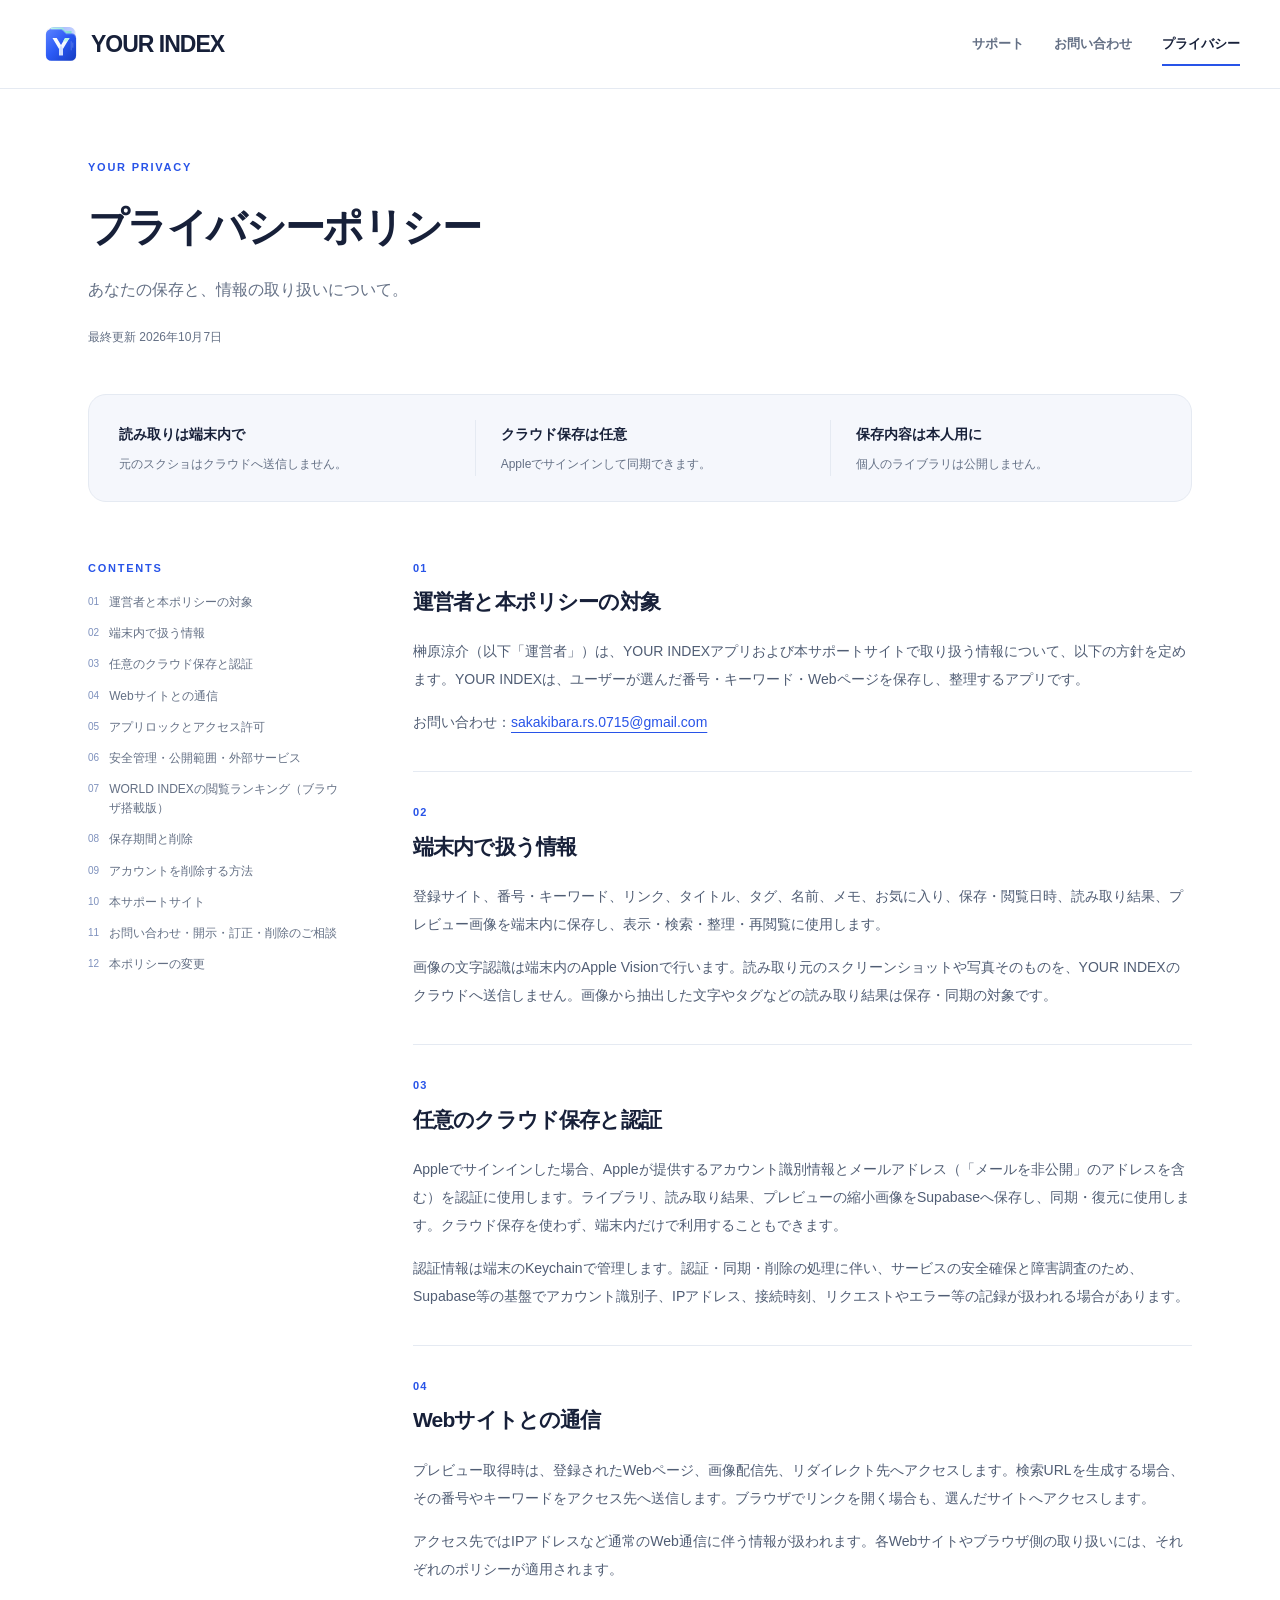
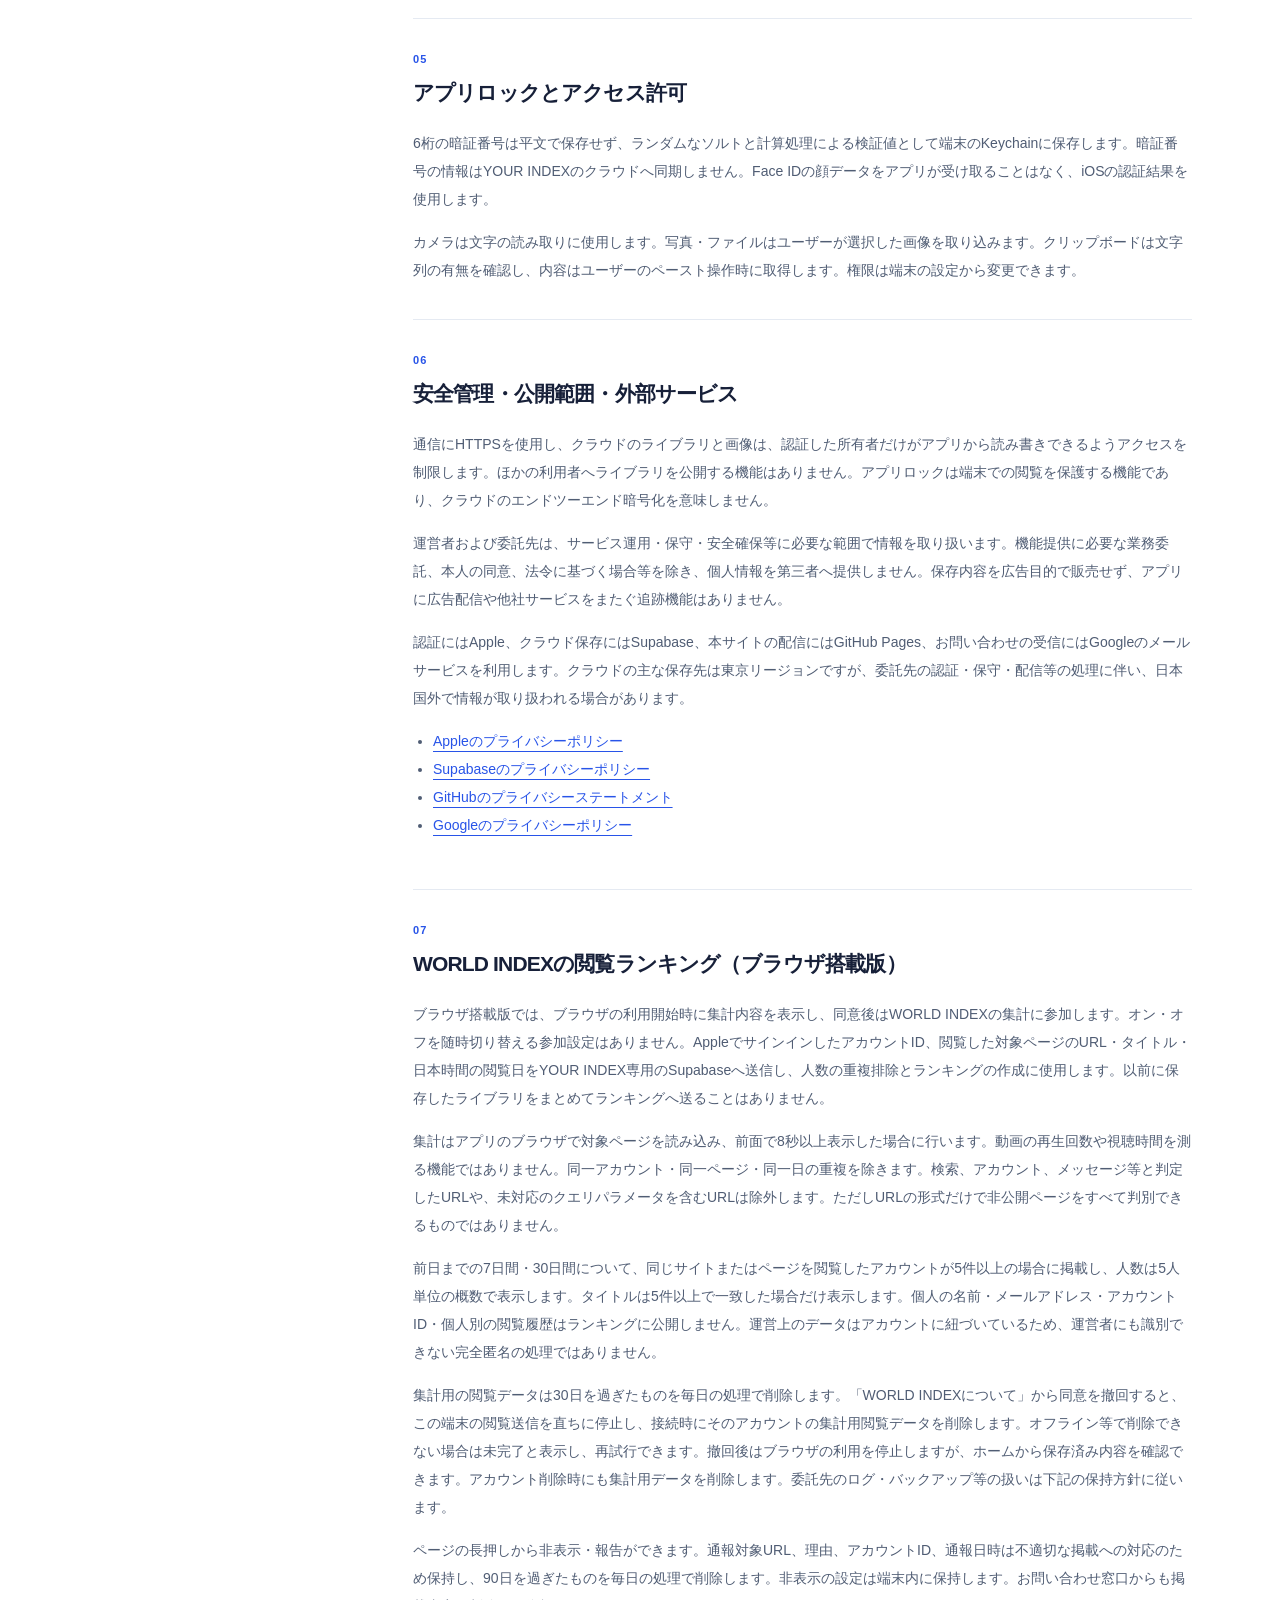
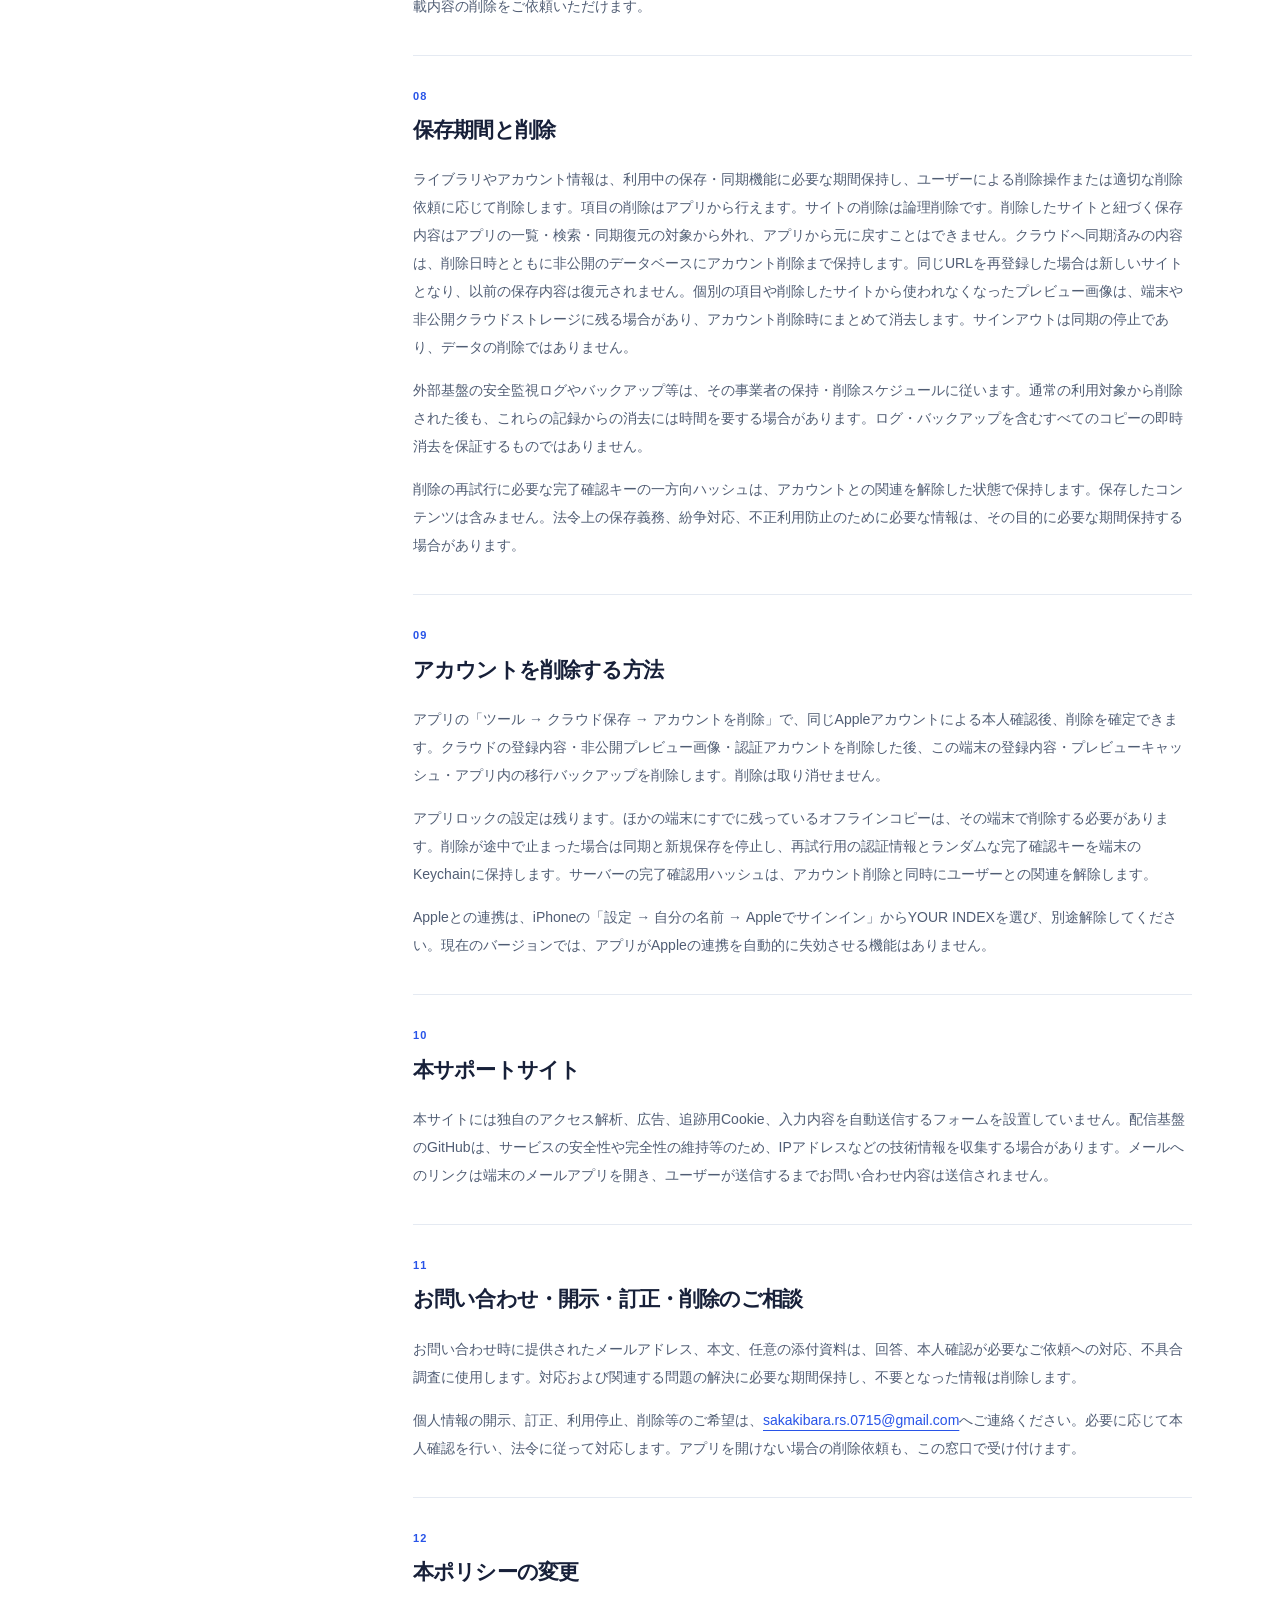
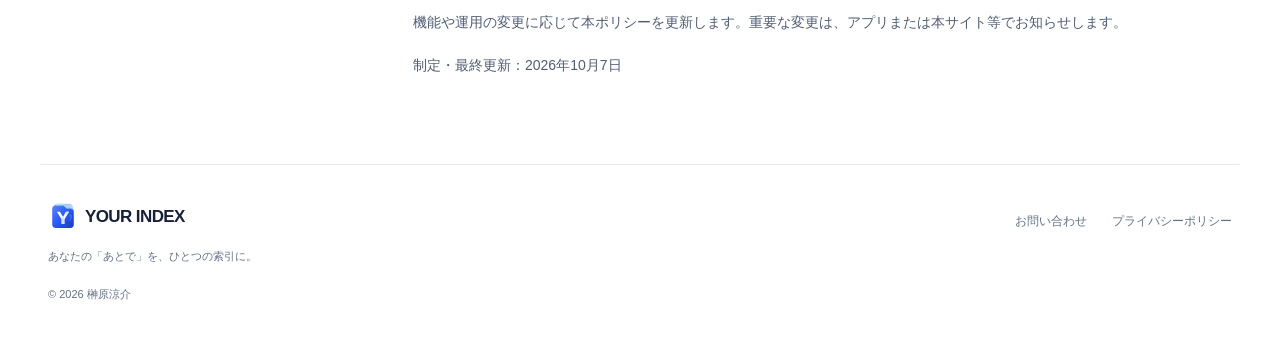
==== commit 9e751b15: "Explain WORLD INDEX viewing aggregation and consent" ====
--- a/privacy.html
+++ b/privacy.html
@@ -11,8 +11,13 @@
 <header class="header"><div class="header-inner"><a class="brand" href="index.html"><img src="assets/mark.svg" width="42" height="42" alt=""><span>YOUR INDEX</span></a><nav aria-label="メインナビゲーション"><a href="index.html">サポート</a><a href="support.html">お問い合わせ</a><a href="privacy.html" aria-current="page">プライバシー</a></nav></div></header>
 <main id="main">
 <section class="wrap page-heading policy-heading"><p class="eyebrow">YOUR PRIVACY</p><h1>プライバシーポリシー</h1><p class="lead">あなたの保存と、情報の取り扱いについて。</p><p class="date">最終更新 2026年10月7日</p></section>
-<div class="wrap privacy-summary"><div><strong>読み取りは端末内で</strong><p>元のスクショはクラウドへ送信しません。</p></div><div><strong>クラウド保存は任意</strong><p>Appleでサインインして同期できます。</p></div><div><strong>保存内容は本人用に</strong><p>ほかの利用者への公開機能はありません。</p></div></div>
-<div class="wrap policy-layout"><aside class="toc"><p class="eyebrow">CONTENTS</p><nav aria-label="ポリシーの目次"><a href="#operator"><span>01</span>運営者と本ポリシーの対象</a><a href="#local"><span>02</span>端末内で扱う情報</a><a href="#cloud"><span>03</span>任意のクラウド保存と認証</a><a href="#preview"><span>04</span>Webサイトとの通信</a><a href="#lock"><span>05</span>アプリロックとアクセス許可</a><a href="#security"><span>06</span>安全管理・公開範囲・外部サービス</a><a href="#retention"><span>07</span>保存期間と削除</a><a href="#deletion"><span>08</span>アカウントを削除する方法</a><a href="#website"><span>09</span>本サポートサイト</a><a href="#contact"><span>10</span>お問い合わせ・開示・訂正・削除のご相談</a><a href="#changes"><span>11</span>本ポリシーの変更</a></nav></aside><article class="policy"><section id="operator"><p class="section-number">01</p><h2>運営者と本ポリシーの対象</h2><p>榊原涼介（以下「運営者」）は、YOUR INDEXアプリおよび本サポートサイトで取り扱う情報について、以下の方針を定めます。YOUR INDEXは、ユーザーが選んだ番号・キーワード・Webページを保存し、整理するアプリです。</p><p>お問い合わせ：<a href="mailto:sakakibara.rs.0715@gmail.com?subject=YOUR%20INDEX%20/%20%E5%80%8B%E4%BA%BA%E6%83%85%E5%A0%B1%E3%81%AB%E3%81%A4%E3%81%84%E3%81%A6">sakakibara.rs.0715@gmail.com</a></p></section><section id="local"><p class="section-number">02</p><h2>端末内で扱う情報</h2><p>登録サイト、番号・キーワード、リンク、タイトル、タグ、名前、メモ、お気に入り、保存・閲覧日時、読み取り結果、プレビュー画像を端末内に保存し、表示・検索・整理・再閲覧に使用します。</p><p>画像の文字認識は端末内のApple Visionで行います。読み取り元のスクリーンショットや写真そのものを、YOUR INDEXのクラウドへ送信しません。画像から抽出した文字やタグなどの読み取り結果は保存・同期の対象です。</p></section><section id="cloud"><p class="section-number">03</p><h2>任意のクラウド保存と認証</h2><p>Appleでサインインした場合、Appleが提供するアカウント識別情報とメールアドレス（「メールを非公開」のアドレスを含む）を認証に使用します。ライブラリ、読み取り結果、プレビューの縮小画像をSupabaseへ保存し、同期・復元に使用します。クラウド保存を使わず、端末内だけで利用することもできます。</p><p>認証情報は端末のKeychainで管理します。認証・同期・削除の処理に伴い、サービスの安全確保と障害調査のため、Supabase等の基盤でアカウント識別子、IPアドレス、接続時刻、リクエストやエラー等の記録が扱われる場合があります。</p></section><section id="preview"><p class="section-number">04</p><h2>Webサイトとの通信</h2><p>プレビュー取得時は、登録されたWebページ、画像配信先、リダイレクト先へアクセスします。検索URLを生成する場合、その番号やキーワードをアクセス先へ送信します。ブラウザでリンクを開く場合も、選んだサイトへアクセスします。</p><p>アクセス先ではIPアドレスなど通常のWeb通信に伴う情報が扱われます。各Webサイトやブラウザ側の取り扱いには、それぞれのポリシーが適用されます。</p></section><section id="lock"><p class="section-number">05</p><h2>アプリロックとアクセス許可</h2><p>6桁の暗証番号は平文で保存せず、ランダムなソルトと計算処理による検証値として端末のKeychainに保存します。暗証番号の情報はYOUR INDEXのクラウドへ同期しません。Face IDの顔データをアプリが受け取ることはなく、iOSの認証結果を使用します。</p><p>カメラは文字の読み取りに使用します。写真・ファイルはユーザーが選択した画像を取り込みます。クリップボードは文字列の有無を確認し、内容はユーザーのペースト操作時に取得します。権限は端末の設定から変更できます。</p></section><section id="security"><p class="section-number">06</p><h2>安全管理・公開範囲・外部サービス</h2><p>通信にHTTPSを使用し、クラウドのライブラリと画像は、認証した所有者だけがアプリから読み書きできるようアクセスを制限します。ほかの利用者へライブラリを公開する機能はありません。アプリロックは端末での閲覧を保護する機能であり、クラウドのエンドツーエンド暗号化を意味しません。</p><p>運営者および委託先は、サービス運用・保守・安全確保等に必要な範囲で情報を取り扱います。機能提供に必要な業務委託、本人の同意、法令に基づく場合等を除き、個人情報を第三者へ提供しません。保存内容を広告目的で販売せず、アプリに広告配信や他社サービスをまたぐ追跡機能はありません。</p><p>認証にはApple、クラウド保存にはSupabase、本サイトの配信にはGitHub Pages、お問い合わせの受信にはGoogleのメールサービスを利用します。クラウドの主な保存先は東京リージョンですが、委託先の認証・保守・配信等の処理に伴い、日本国外で情報が取り扱われる場合があります。</p><ul><li><a href="https://www.apple.com/legal/privacy/jp/">Appleのプライバシーポリシー</a></li><li><a href="https://supabase.com/privacy">Supabaseのプライバシーポリシー</a></li><li><a href="https://docs.github.com/ja/site-policy/privacy-policies/github-general-privacy-statement">GitHubのプライバシーステートメント</a></li><li><a href="https://policies.google.com/privacy?hl=ja">Googleのプライバシーポリシー</a></li></ul></section><section id="retention"><p class="section-number">07</p><h2>保存期間と削除</h2><p>ライブラリやアカウント情報は、利用中の保存・同期機能に必要な期間保持し、ユーザーによる削除操作または適切な削除依頼に応じて削除します。項目の削除はアプリから行えます。サイトの削除は論理削除です。削除したサイトと紐づく保存内容はアプリの一覧・検索・同期復元の対象から外れ、アプリから元に戻すことはできません。クラウドへ同期済みの内容は、削除日時とともに非公開のデータベースにアカウント削除まで保持します。同じURLを再登録した場合は新しいサイトとなり、以前の保存内容は復元されません。個別の項目や削除したサイトから使われなくなったプレビュー画像は、端末や非公開クラウドストレージに残る場合があり、アカウント削除時にまとめて消去します。サインアウトは同期の停止であり、データの削除ではありません。</p><p>外部基盤の安全監視ログやバックアップ等は、その事業者の保持・削除スケジュールに従います。通常の利用対象から削除された後も、これらの記録からの消去には時間を要する場合があります。ログ・バックアップを含むすべてのコピーの即時消去を保証するものではありません。</p><p>削除の再試行に必要な完了確認キーの一方向ハッシュは、アカウントとの関連を解除した状態で保持します。保存したコンテンツは含みません。法令上の保存義務、紛争対応、不正利用防止のために必要な情報は、その目的に必要な期間保持する場合があります。</p></section><section id="deletion"><p class="section-number">08</p><h2>アカウントを削除する方法</h2><p>アプリの「ツール → クラウド保存 → アカウントを削除」で、同じAppleアカウントによる本人確認後、削除を確定できます。クラウドの登録内容・非公開プレビュー画像・認証アカウントを削除した後、この端末の登録内容・プレビューキャッシュ・アプリ内の移行バックアップを削除します。削除は取り消せません。</p><p>アプリロックの設定は残ります。ほかの端末にすでに残っているオフラインコピーは、その端末で削除する必要があります。削除が途中で止まった場合は同期と新規保存を停止し、再試行用の認証情報とランダムな完了確認キーを端末のKeychainに保持します。サーバーの完了確認用ハッシュは、アカウント削除と同時にユーザーとの関連を解除します。</p><p>Appleとの連携は、iPhoneの「設定 → 自分の名前 → Appleでサインイン」からYOUR INDEXを選び、別途解除してください。現在のバージョンでは、アプリがAppleの連携を自動的に失効させる機能はありません。</p></section><section id="website"><p class="section-number">09</p><h2>本サポートサイト</h2><p>本サイトには独自のアクセス解析、広告、追跡用Cookie、入力内容を自動送信するフォームを設置していません。配信基盤のGitHubは、サービスの安全性や完全性の維持等のため、IPアドレスなどの技術情報を収集する場合があります。メールへのリンクは端末のメールアプリを開き、ユーザーが送信するまでお問い合わせ内容は送信されません。</p></section><section id="contact"><p class="section-number">10</p><h2>お問い合わせ・開示・訂正・削除のご相談</h2><p>お問い合わせ時に提供されたメールアドレス、本文、任意の添付資料は、回答、本人確認が必要なご依頼への対応、不具合調査に使用します。対応および関連する問題の解決に必要な期間保持し、不要となった情報は削除します。</p><p>個人情報の開示、訂正、利用停止、削除等のご希望は、<a href="mailto:sakakibara.rs.0715@gmail.com?subject=YOUR%20INDEX%20/%20%E5%80%8B%E4%BA%BA%E6%83%85%E5%A0%B1%E3%81%AE%E5%8F%96%E3%82%8A%E6%89%B1%E3%81%84%E3%81%AB%E3%81%A4%E3%81%84%E3%81%A6">sakakibara.rs.0715@gmail.com</a>へご連絡ください。必要に応じて本人確認を行い、法令に従って対応します。アプリを開けない場合の削除依頼も、この窓口で受け付けます。</p></section><section id="changes"><p class="section-number">11</p><h2>本ポリシーの変更</h2><p>機能や運用の変更に応じて本ポリシーを更新します。重要な変更は、アプリまたは本サイト等でお知らせします。</p><p>制定・最終更新：2026年10月7日</p></section></article></div>
+<div class="wrap privacy-summary"><div><strong>読み取りは端末内で</strong><p>元のスクショはクラウドへ送信しません。</p></div><div><strong>クラウド保存は任意</strong><p>Appleでサインインして同期できます。</p></div><div><strong>保存内容は本人用に</strong><p>個人のライブラリは公開しません。</p></div></div>
+<div class="wrap policy-layout"><aside class="toc"><p class="eyebrow">CONTENTS</p><nav aria-label="ポリシーの目次"><a href="#operator"><span>01</span>運営者と本ポリシーの対象</a><a href="#local"><span>02</span>端末内で扱う情報</a><a href="#cloud"><span>03</span>任意のクラウド保存と認証</a><a href="#preview"><span>04</span>Webサイトとの通信</a><a href="#lock"><span>05</span>アプリロックとアクセス許可</a><a href="#security"><span>06</span>安全管理・公開範囲・外部サービス</a><a href="#world-index"><span>07</span>WORLD INDEXの閲覧ランキング（ブラウザ搭載版）</a><a href="#retention"><span>08</span>保存期間と削除</a><a href="#deletion"><span>09</span>アカウントを削除する方法</a><a href="#website"><span>10</span>本サポートサイト</a><a href="#contact"><span>11</span>お問い合わせ・開示・訂正・削除のご相談</a><a href="#changes"><span>12</span>本ポリシーの変更</a></nav></aside><article class="policy"><section id="operator"><p class="section-number">01</p><h2>運営者と本ポリシーの対象</h2><p>榊原涼介（以下「運営者」）は、YOUR INDEXアプリおよび本サポートサイトで取り扱う情報について、以下の方針を定めます。YOUR INDEXは、ユーザーが選んだ番号・キーワード・Webページを保存し、整理するアプリです。</p><p>お問い合わせ：<a href="mailto:sakakibara.rs.0715@gmail.com?subject=YOUR%20INDEX%20/%20%E5%80%8B%E4%BA%BA%E6%83%85%E5%A0%B1%E3%81%AB%E3%81%A4%E3%81%84%E3%81%A6">sakakibara.rs.0715@gmail.com</a></p></section><section id="local"><p class="section-number">02</p><h2>端末内で扱う情報</h2><p>登録サイト、番号・キーワード、リンク、タイトル、タグ、名前、メモ、お気に入り、保存・閲覧日時、読み取り結果、プレビュー画像を端末内に保存し、表示・検索・整理・再閲覧に使用します。</p><p>画像の文字認識は端末内のApple Visionで行います。読み取り元のスクリーンショットや写真そのものを、YOUR INDEXのクラウドへ送信しません。画像から抽出した文字やタグなどの読み取り結果は保存・同期の対象です。</p></section><section id="cloud"><p class="section-number">03</p><h2>任意のクラウド保存と認証</h2><p>Appleでサインインした場合、Appleが提供するアカウント識別情報とメールアドレス（「メールを非公開」のアドレスを含む）を認証に使用します。ライブラリ、読み取り結果、プレビューの縮小画像をSupabaseへ保存し、同期・復元に使用します。クラウド保存を使わず、端末内だけで利用することもできます。</p><p>認証情報は端末のKeychainで管理します。認証・同期・削除の処理に伴い、サービスの安全確保と障害調査のため、Supabase等の基盤でアカウント識別子、IPアドレス、接続時刻、リクエストやエラー等の記録が扱われる場合があります。</p></section><section id="preview"><p class="section-number">04</p><h2>Webサイトとの通信</h2><p>プレビュー取得時は、登録されたWebページ、画像配信先、リダイレクト先へアクセスします。検索URLを生成する場合、その番号やキーワードをアクセス先へ送信します。ブラウザでリンクを開く場合も、選んだサイトへアクセスします。</p><p>アクセス先ではIPアドレスなど通常のWeb通信に伴う情報が扱われます。各Webサイトやブラウザ側の取り扱いには、それぞれのポリシーが適用されます。</p></section><section id="lock"><p class="section-number">05</p><h2>アプリロックとアクセス許可</h2><p>6桁の暗証番号は平文で保存せず、ランダムなソルトと計算処理による検証値として端末のKeychainに保存します。暗証番号の情報はYOUR INDEXのクラウドへ同期しません。Face IDの顔データをアプリが受け取ることはなく、iOSの認証結果を使用します。</p><p>カメラは文字の読み取りに使用します。写真・ファイルはユーザーが選択した画像を取り込みます。クリップボードは文字列の有無を確認し、内容はユーザーのペースト操作時に取得します。権限は端末の設定から変更できます。</p></section><section id="security"><p class="section-number">06</p><h2>安全管理・公開範囲・外部サービス</h2><p>通信にHTTPSを使用し、クラウドのライブラリと画像は、認証した所有者だけがアプリから読み書きできるようアクセスを制限します。ほかの利用者へライブラリを公開する機能はありません。アプリロックは端末での閲覧を保護する機能であり、クラウドのエンドツーエンド暗号化を意味しません。</p><p>運営者および委託先は、サービス運用・保守・安全確保等に必要な範囲で情報を取り扱います。機能提供に必要な業務委託、本人の同意、法令に基づく場合等を除き、個人情報を第三者へ提供しません。保存内容を広告目的で販売せず、アプリに広告配信や他社サービスをまたぐ追跡機能はありません。</p><p>認証にはApple、クラウド保存にはSupabase、本サイトの配信にはGitHub Pages、お問い合わせの受信にはGoogleのメールサービスを利用します。クラウドの主な保存先は東京リージョンですが、委託先の認証・保守・配信等の処理に伴い、日本国外で情報が取り扱われる場合があります。</p><ul><li><a href="https://www.apple.com/legal/privacy/jp/">Appleのプライバシーポリシー</a></li><li><a href="https://supabase.com/privacy">Supabaseのプライバシーポリシー</a></li><li><a href="https://docs.github.com/ja/site-policy/privacy-policies/github-general-privacy-statement">GitHubのプライバシーステートメント</a></li><li><a href="https://policies.google.com/privacy?hl=ja">Googleのプライバシーポリシー</a></li></ul></section><section id="world-index"><p class="section-number">07</p><h2>WORLD INDEXの閲覧ランキング（ブラウザ搭載版）</h2><p>ブラウザ搭載版では、ブラウザの利用開始時に集計内容を表示し、同意後はWORLD INDEXの集計に参加します。オン・オフを随時切り替える参加設定はありません。AppleでサインインしたアカウントID、閲覧した対象ページのURL・タイトル・日本時間の閲覧日をYOUR INDEX専用のSupabaseへ送信し、人数の重複排除とランキングの作成に使用します。以前に保存したライブラリをまとめてランキングへ送ることはありません。</p>
+<p>集計はアプリのブラウザで対象ページを読み込み、前面で8秒以上表示した場合に行います。動画の再生回数や視聴時間を測る機能ではありません。同一アカウント・同一ページ・同一日の重複を除きます。検索、アカウント、メッセージ等と判定したURLや、未対応のクエリパラメータを含むURLは除外します。ただしURLの形式だけで非公開ページをすべて判別できるものではありません。</p>
+<p>前日までの7日間・30日間について、同じサイトまたはページを閲覧したアカウントが5件以上の場合に掲載し、人数は5人単位の概数で表示します。タイトルは5件以上で一致した場合だけ表示します。個人の名前・メールアドレス・アカウントID・個人別の閲覧履歴はランキングに公開しません。運営上のデータはアカウントに紐づいているため、運営者にも識別できない完全匿名の処理ではありません。</p>
+<p>集計用の閲覧データは30日を過ぎたものを毎日の処理で削除します。「WORLD INDEXについて」から同意を撤回すると、この端末の閲覧送信を直ちに停止し、接続時にそのアカウントの集計用閲覧データを削除します。オフライン等で削除できない場合は未完了と表示し、再試行できます。撤回後はブラウザの利用を停止しますが、ホームから保存済み内容を確認できます。アカウント削除時にも集計用データを削除します。委託先のログ・バックアップ等の扱いは下記の保持方針に従います。</p>
+<p>ページの長押しから非表示・報告ができます。通報対象URL、理由、アカウントID、通報日時は不適切な掲載への対応のため保持し、90日を過ぎたものを毎日の処理で削除します。非表示の設定は端末内に保持します。お問い合わせ窓口からも掲載内容の削除をご依頼いただけます。</p>
+</section><section id="retention"><p class="section-number">08</p><h2>保存期間と削除</h2><p>ライブラリやアカウント情報は、利用中の保存・同期機能に必要な期間保持し、ユーザーによる削除操作または適切な削除依頼に応じて削除します。項目の削除はアプリから行えます。サイトの削除は論理削除です。削除したサイトと紐づく保存内容はアプリの一覧・検索・同期復元の対象から外れ、アプリから元に戻すことはできません。クラウドへ同期済みの内容は、削除日時とともに非公開のデータベースにアカウント削除まで保持します。同じURLを再登録した場合は新しいサイトとなり、以前の保存内容は復元されません。個別の項目や削除したサイトから使われなくなったプレビュー画像は、端末や非公開クラウドストレージに残る場合があり、アカウント削除時にまとめて消去します。サインアウトは同期の停止であり、データの削除ではありません。</p><p>外部基盤の安全監視ログやバックアップ等は、その事業者の保持・削除スケジュールに従います。通常の利用対象から削除された後も、これらの記録からの消去には時間を要する場合があります。ログ・バックアップを含むすべてのコピーの即時消去を保証するものではありません。</p><p>削除の再試行に必要な完了確認キーの一方向ハッシュは、アカウントとの関連を解除した状態で保持します。保存したコンテンツは含みません。法令上の保存義務、紛争対応、不正利用防止のために必要な情報は、その目的に必要な期間保持する場合があります。</p></section><section id="deletion"><p class="section-number">09</p><h2>アカウントを削除する方法</h2><p>アプリの「ツール → クラウド保存 → アカウントを削除」で、同じAppleアカウントによる本人確認後、削除を確定できます。クラウドの登録内容・非公開プレビュー画像・認証アカウントを削除した後、この端末の登録内容・プレビューキャッシュ・アプリ内の移行バックアップを削除します。削除は取り消せません。</p><p>アプリロックの設定は残ります。ほかの端末にすでに残っているオフラインコピーは、その端末で削除する必要があります。削除が途中で止まった場合は同期と新規保存を停止し、再試行用の認証情報とランダムな完了確認キーを端末のKeychainに保持します。サーバーの完了確認用ハッシュは、アカウント削除と同時にユーザーとの関連を解除します。</p><p>Appleとの連携は、iPhoneの「設定 → 自分の名前 → Appleでサインイン」からYOUR INDEXを選び、別途解除してください。現在のバージョンでは、アプリがAppleの連携を自動的に失効させる機能はありません。</p></section><section id="website"><p class="section-number">10</p><h2>本サポートサイト</h2><p>本サイトには独自のアクセス解析、広告、追跡用Cookie、入力内容を自動送信するフォームを設置していません。配信基盤のGitHubは、サービスの安全性や完全性の維持等のため、IPアドレスなどの技術情報を収集する場合があります。メールへのリンクは端末のメールアプリを開き、ユーザーが送信するまでお問い合わせ内容は送信されません。</p></section><section id="contact"><p class="section-number">11</p><h2>お問い合わせ・開示・訂正・削除のご相談</h2><p>お問い合わせ時に提供されたメールアドレス、本文、任意の添付資料は、回答、本人確認が必要なご依頼への対応、不具合調査に使用します。対応および関連する問題の解決に必要な期間保持し、不要となった情報は削除します。</p><p>個人情報の開示、訂正、利用停止、削除等のご希望は、<a href="mailto:sakakibara.rs.0715@gmail.com?subject=YOUR%20INDEX%20/%20%E5%80%8B%E4%BA%BA%E6%83%85%E5%A0%B1%E3%81%AE%E5%8F%96%E3%82%8A%E6%89%B1%E3%81%84%E3%81%AB%E3%81%A4%E3%81%84%E3%81%A6">sakakibara.rs.0715@gmail.com</a>へご連絡ください。必要に応じて本人確認を行い、法令に従って対応します。アプリを開けない場合の削除依頼も、この窓口で受け付けます。</p></section><section id="changes"><p class="section-number">12</p><h2>本ポリシーの変更</h2><p>機能や運用の変更に応じて本ポリシーを更新します。重要な変更は、アプリまたは本サイト等でお知らせします。</p><p>制定・最終更新：2026年10月7日</p></section></article></div>
 </main>
 <footer class="footer"><div><a class="brand small" href="index.html"><img src="assets/mark.svg" width="30" height="30" alt=""><span>YOUR INDEX</span></a><p>あなたの「あとで」を、ひとつの索引に。</p><small>© 2026 榊原涼介</small></div><div class="footer-links"><a href="support.html">お問い合わせ</a><a href="privacy.html">プライバシーポリシー</a></div></footer>
 </body></html>
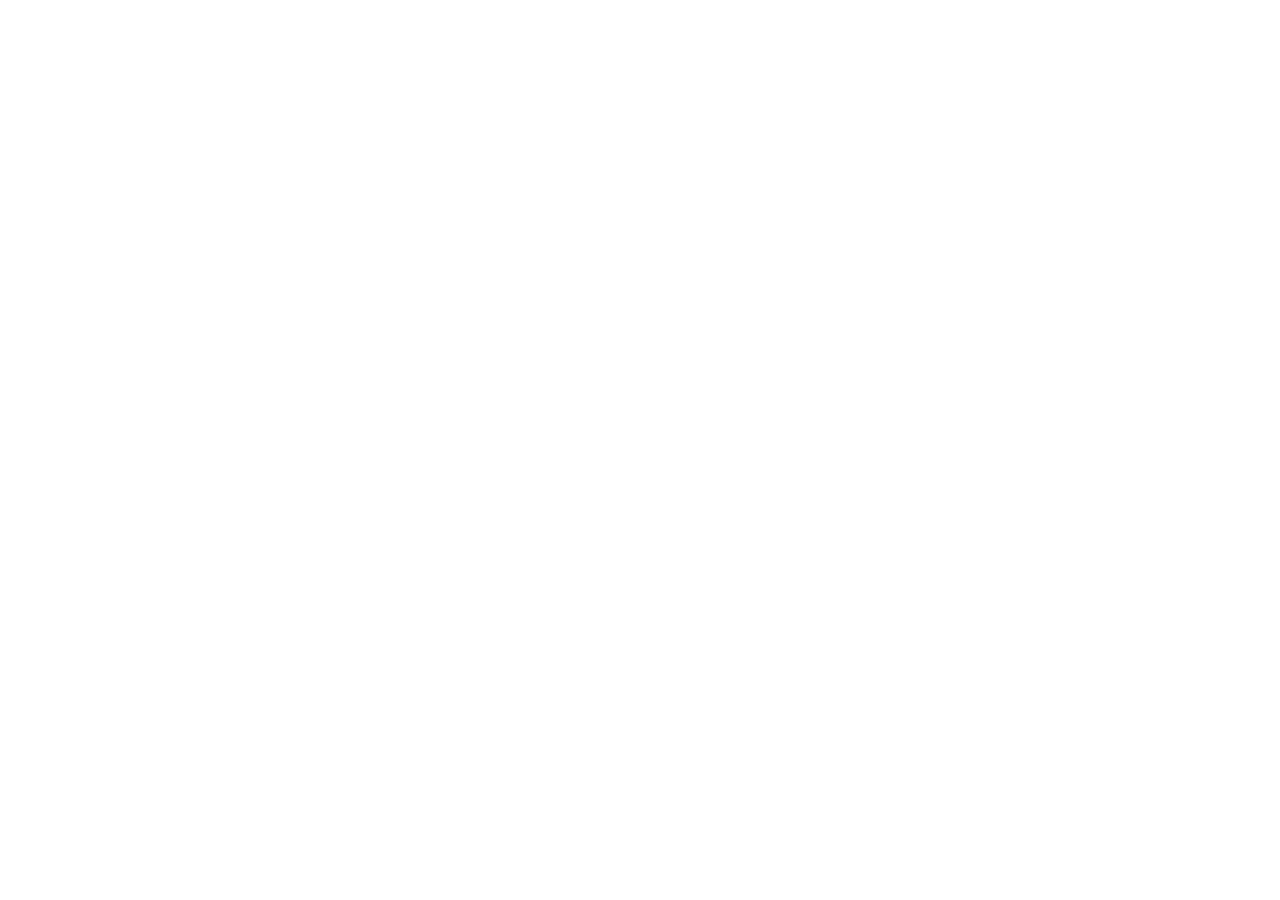
==== commit d630e3fa: "Move support to Vercel and remove personal contact details" ====
--- a/privacy.html
+++ b/privacy.html
@@ -1,23 +1 @@
-<!doctype html>
-<html lang="ja"><head>
-<meta charset="utf-8"><meta name="viewport" content="width=device-width, initial-scale=1">
-<meta name="color-scheme" content="light"><meta name="referrer" content="no-referrer">
-<title>プライバシーポリシー | YOUR INDEX</title><meta name="description" content="YOUR INDEXの情報の取り扱い、保存と削除、クラウド同期、外部サービス、安全管理について。">
-<link rel="canonical" href="https://ryosukesakakibara718.github.io/your-index-support/privacy.html"><meta property="og:type" content="website"><meta property="og:locale" content="ja_JP">
-<meta property="og:title" content="プライバシーポリシー | YOUR INDEX"><meta property="og:description" content="YOUR INDEXの情報の取り扱い、保存と削除、クラウド同期、外部サービス、安全管理について。"><meta property="og:url" content="https://ryosukesakakibara718.github.io/your-index-support/privacy.html">
-<link rel="icon" href="assets/mark.svg" type="image/svg+xml"><link rel="stylesheet" href="assets/style.css">
-</head><body>
-<a class="skip" href="#main">本文へ移動</a>
-<header class="header"><div class="header-inner"><a class="brand" href="index.html"><img src="assets/mark.svg" width="42" height="42" alt=""><span>YOUR INDEX</span></a><nav aria-label="メインナビゲーション"><a href="index.html">サポート</a><a href="support.html">お問い合わせ</a><a href="privacy.html" aria-current="page">プライバシー</a></nav></div></header>
-<main id="main">
-<section class="wrap page-heading policy-heading"><p class="eyebrow">YOUR PRIVACY</p><h1>プライバシーポリシー</h1><p class="lead">あなたの保存と、情報の取り扱いについて。</p><p class="date">最終更新 2026年10月7日</p></section>
-<div class="wrap privacy-summary"><div><strong>読み取りは端末内で</strong><p>元のスクショはクラウドへ送信しません。</p></div><div><strong>クラウド保存は任意</strong><p>Appleでサインインして同期できます。</p></div><div><strong>保存内容は本人用に</strong><p>個人のライブラリは公開しません。</p></div></div>
-<div class="wrap policy-layout"><aside class="toc"><p class="eyebrow">CONTENTS</p><nav aria-label="ポリシーの目次"><a href="#operator"><span>01</span>運営者と本ポリシーの対象</a><a href="#local"><span>02</span>端末内で扱う情報</a><a href="#cloud"><span>03</span>任意のクラウド保存と認証</a><a href="#preview"><span>04</span>Webサイトとの通信</a><a href="#lock"><span>05</span>アプリロックとアクセス許可</a><a href="#security"><span>06</span>安全管理・公開範囲・外部サービス</a><a href="#world-index"><span>07</span>WORLD INDEXの閲覧ランキング（ブラウザ搭載版）</a><a href="#retention"><span>08</span>保存期間と削除</a><a href="#deletion"><span>09</span>アカウントを削除する方法</a><a href="#website"><span>10</span>本サポートサイト</a><a href="#contact"><span>11</span>お問い合わせ・開示・訂正・削除のご相談</a><a href="#changes"><span>12</span>本ポリシーの変更</a></nav></aside><article class="policy"><section id="operator"><p class="section-number">01</p><h2>運営者と本ポリシーの対象</h2><p>榊原涼介（以下「運営者」）は、YOUR INDEXアプリおよび本サポートサイトで取り扱う情報について、以下の方針を定めます。YOUR INDEXは、ユーザーが選んだ番号・キーワード・Webページを保存し、整理するアプリです。</p><p>お問い合わせ：<a href="mailto:sakakibara.rs.0715@gmail.com?subject=YOUR%20INDEX%20/%20%E5%80%8B%E4%BA%BA%E6%83%85%E5%A0%B1%E3%81%AB%E3%81%A4%E3%81%84%E3%81%A6">sakakibara.rs.0715@gmail.com</a></p></section><section id="local"><p class="section-number">02</p><h2>端末内で扱う情報</h2><p>登録サイト、番号・キーワード、リンク、タイトル、タグ、名前、メモ、お気に入り、保存・閲覧日時、読み取り結果、プレビュー画像を端末内に保存し、表示・検索・整理・再閲覧に使用します。</p><p>画像の文字認識は端末内のApple Visionで行います。読み取り元のスクリーンショットや写真そのものを、YOUR INDEXのクラウドへ送信しません。画像から抽出した文字やタグなどの読み取り結果は保存・同期の対象です。</p></section><section id="cloud"><p class="section-number">03</p><h2>任意のクラウド保存と認証</h2><p>Appleでサインインした場合、Appleが提供するアカウント識別情報とメールアドレス（「メールを非公開」のアドレスを含む）を認証に使用します。ライブラリ、読み取り結果、プレビューの縮小画像をSupabaseへ保存し、同期・復元に使用します。クラウド保存を使わず、端末内だけで利用することもできます。</p><p>認証情報は端末のKeychainで管理します。認証・同期・削除の処理に伴い、サービスの安全確保と障害調査のため、Supabase等の基盤でアカウント識別子、IPアドレス、接続時刻、リクエストやエラー等の記録が扱われる場合があります。</p></section><section id="preview"><p class="section-number">04</p><h2>Webサイトとの通信</h2><p>プレビュー取得時は、登録されたWebページ、画像配信先、リダイレクト先へアクセスします。検索URLを生成する場合、その番号やキーワードをアクセス先へ送信します。ブラウザでリンクを開く場合も、選んだサイトへアクセスします。</p><p>アクセス先ではIPアドレスなど通常のWeb通信に伴う情報が扱われます。各Webサイトやブラウザ側の取り扱いには、それぞれのポリシーが適用されます。</p></section><section id="lock"><p class="section-number">05</p><h2>アプリロックとアクセス許可</h2><p>6桁の暗証番号は平文で保存せず、ランダムなソルトと計算処理による検証値として端末のKeychainに保存します。暗証番号の情報はYOUR INDEXのクラウドへ同期しません。Face IDの顔データをアプリが受け取ることはなく、iOSの認証結果を使用します。</p><p>カメラは文字の読み取りに使用します。写真・ファイルはユーザーが選択した画像を取り込みます。クリップボードは文字列の有無を確認し、内容はユーザーのペースト操作時に取得します。権限は端末の設定から変更できます。</p></section><section id="security"><p class="section-number">06</p><h2>安全管理・公開範囲・外部サービス</h2><p>通信にHTTPSを使用し、クラウドのライブラリと画像は、認証した所有者だけがアプリから読み書きできるようアクセスを制限します。ほかの利用者へライブラリを公開する機能はありません。アプリロックは端末での閲覧を保護する機能であり、クラウドのエンドツーエンド暗号化を意味しません。</p><p>運営者および委託先は、サービス運用・保守・安全確保等に必要な範囲で情報を取り扱います。機能提供に必要な業務委託、本人の同意、法令に基づく場合等を除き、個人情報を第三者へ提供しません。保存内容を広告目的で販売せず、アプリに広告配信や他社サービスをまたぐ追跡機能はありません。</p><p>認証にはApple、クラウド保存にはSupabase、本サイトの配信にはGitHub Pages、お問い合わせの受信にはGoogleのメールサービスを利用します。クラウドの主な保存先は東京リージョンですが、委託先の認証・保守・配信等の処理に伴い、日本国外で情報が取り扱われる場合があります。</p><ul><li><a href="https://www.apple.com/legal/privacy/jp/">Appleのプライバシーポリシー</a></li><li><a href="https://supabase.com/privacy">Supabaseのプライバシーポリシー</a></li><li><a href="https://docs.github.com/ja/site-policy/privacy-policies/github-general-privacy-statement">GitHubのプライバシーステートメント</a></li><li><a href="https://policies.google.com/privacy?hl=ja">Googleのプライバシーポリシー</a></li></ul></section><section id="world-index"><p class="section-number">07</p><h2>WORLD INDEXの閲覧ランキング（ブラウザ搭載版）</h2><p>ブラウザ搭載版では、ブラウザの利用開始時に集計内容を表示し、同意後はWORLD INDEXの集計に参加します。オン・オフを随時切り替える参加設定はありません。AppleでサインインしたアカウントID、閲覧した対象ページのURL・タイトル・日本時間の閲覧日をYOUR INDEX専用のSupabaseへ送信し、人数の重複排除とランキングの作成に使用します。以前に保存したライブラリをまとめてランキングへ送ることはありません。</p>
-<p>集計はアプリのブラウザで対象ページを読み込み、前面で8秒以上表示した場合に行います。動画の再生回数や視聴時間を測る機能ではありません。同一アカウント・同一ページ・同一日の重複を除きます。検索、アカウント、メッセージ等と判定したURLや、未対応のクエリパラメータを含むURLは除外します。ただしURLの形式だけで非公開ページをすべて判別できるものではありません。</p>
-<p>前日までの7日間・30日間について、同じサイトまたはページを閲覧したアカウントが5件以上の場合に掲載し、人数は5人単位の概数で表示します。タイトルは5件以上で一致した場合だけ表示します。個人の名前・メールアドレス・アカウントID・個人別の閲覧履歴はランキングに公開しません。運営上のデータはアカウントに紐づいているため、運営者にも識別できない完全匿名の処理ではありません。</p>
-<p>集計用の閲覧データは30日を過ぎたものを毎日の処理で削除します。「WORLD INDEXについて」から同意を撤回すると、この端末の閲覧送信を直ちに停止し、接続時にそのアカウントの集計用閲覧データを削除します。オフライン等で削除できない場合は未完了と表示し、再試行できます。撤回後はブラウザの利用を停止しますが、ホームから保存済み内容を確認できます。アカウント削除時にも集計用データを削除します。委託先のログ・バックアップ等の扱いは下記の保持方針に従います。</p>
-<p>ページの長押しから非表示・報告ができます。通報対象URL、理由、アカウントID、通報日時は不適切な掲載への対応のため保持し、90日を過ぎたものを毎日の処理で削除します。非表示の設定は端末内に保持します。お問い合わせ窓口からも掲載内容の削除をご依頼いただけます。</p>
-</section><section id="retention"><p class="section-number">08</p><h2>保存期間と削除</h2><p>ライブラリやアカウント情報は、利用中の保存・同期機能に必要な期間保持し、ユーザーによる削除操作または適切な削除依頼に応じて削除します。項目の削除はアプリから行えます。サイトの削除は論理削除です。削除したサイトと紐づく保存内容はアプリの一覧・検索・同期復元の対象から外れ、アプリから元に戻すことはできません。クラウドへ同期済みの内容は、削除日時とともに非公開のデータベースにアカウント削除まで保持します。同じURLを再登録した場合は新しいサイトとなり、以前の保存内容は復元されません。個別の項目や削除したサイトから使われなくなったプレビュー画像は、端末や非公開クラウドストレージに残る場合があり、アカウント削除時にまとめて消去します。サインアウトは同期の停止であり、データの削除ではありません。</p><p>外部基盤の安全監視ログやバックアップ等は、その事業者の保持・削除スケジュールに従います。通常の利用対象から削除された後も、これらの記録からの消去には時間を要する場合があります。ログ・バックアップを含むすべてのコピーの即時消去を保証するものではありません。</p><p>削除の再試行に必要な完了確認キーの一方向ハッシュは、アカウントとの関連を解除した状態で保持します。保存したコンテンツは含みません。法令上の保存義務、紛争対応、不正利用防止のために必要な情報は、その目的に必要な期間保持する場合があります。</p></section><section id="deletion"><p class="section-number">09</p><h2>アカウントを削除する方法</h2><p>アプリの「ツール → クラウド保存 → アカウントを削除」で、同じAppleアカウントによる本人確認後、削除を確定できます。クラウドの登録内容・非公開プレビュー画像・認証アカウントを削除した後、この端末の登録内容・プレビューキャッシュ・アプリ内の移行バックアップを削除します。削除は取り消せません。</p><p>アプリロックの設定は残ります。ほかの端末にすでに残っているオフラインコピーは、その端末で削除する必要があります。削除が途中で止まった場合は同期と新規保存を停止し、再試行用の認証情報とランダムな完了確認キーを端末のKeychainに保持します。サーバーの完了確認用ハッシュは、アカウント削除と同時にユーザーとの関連を解除します。</p><p>Appleとの連携は、iPhoneの「設定 → 自分の名前 → Appleでサインイン」からYOUR INDEXを選び、別途解除してください。現在のバージョンでは、アプリがAppleの連携を自動的に失効させる機能はありません。</p></section><section id="website"><p class="section-number">10</p><h2>本サポートサイト</h2><p>本サイトには独自のアクセス解析、広告、追跡用Cookie、入力内容を自動送信するフォームを設置していません。配信基盤のGitHubは、サービスの安全性や完全性の維持等のため、IPアドレスなどの技術情報を収集する場合があります。メールへのリンクは端末のメールアプリを開き、ユーザーが送信するまでお問い合わせ内容は送信されません。</p></section><section id="contact"><p class="section-number">11</p><h2>お問い合わせ・開示・訂正・削除のご相談</h2><p>お問い合わせ時に提供されたメールアドレス、本文、任意の添付資料は、回答、本人確認が必要なご依頼への対応、不具合調査に使用します。対応および関連する問題の解決に必要な期間保持し、不要となった情報は削除します。</p><p>個人情報の開示、訂正、利用停止、削除等のご希望は、<a href="mailto:sakakibara.rs.0715@gmail.com?subject=YOUR%20INDEX%20/%20%E5%80%8B%E4%BA%BA%E6%83%85%E5%A0%B1%E3%81%AE%E5%8F%96%E3%82%8A%E6%89%B1%E3%81%84%E3%81%AB%E3%81%A4%E3%81%84%E3%81%A6">sakakibara.rs.0715@gmail.com</a>へご連絡ください。必要に応じて本人確認を行い、法令に従って対応します。アプリを開けない場合の削除依頼も、この窓口で受け付けます。</p></section><section id="changes"><p class="section-number">12</p><h2>本ポリシーの変更</h2><p>機能や運用の変更に応じて本ポリシーを更新します。重要な変更は、アプリまたは本サイト等でお知らせします。</p><p>制定・最終更新：2026年10月7日</p></section></article></div>
-</main>
-<footer class="footer"><div><a class="brand small" href="index.html"><img src="assets/mark.svg" width="30" height="30" alt=""><span>YOUR INDEX</span></a><p>あなたの「あとで」を、ひとつの索引に。</p><small>© 2026 榊原涼介</small></div><div class="footer-links"><a href="support.html">お問い合わせ</a><a href="privacy.html">プライバシーポリシー</a></div></footer>
-</body></html>+<!doctype html><html lang="ja"><meta charset="utf-8"><meta name="viewport" content="width=device-width"><meta name="referrer" content="no-referrer"><meta name="robots" content="noindex"><meta http-equiv="refresh" content="0;url=https://your-index.vercel.app/privacy.html"><link rel="canonical" href="https://your-index.vercel.app/privacy.html"><title>YOUR INDEX Support</title><body><h1>YOUR INDEX</h1><p>Support has moved.</p><a href="https://your-index.vercel.app/privacy.html">Open YOUR INDEX support</a></body></html>
